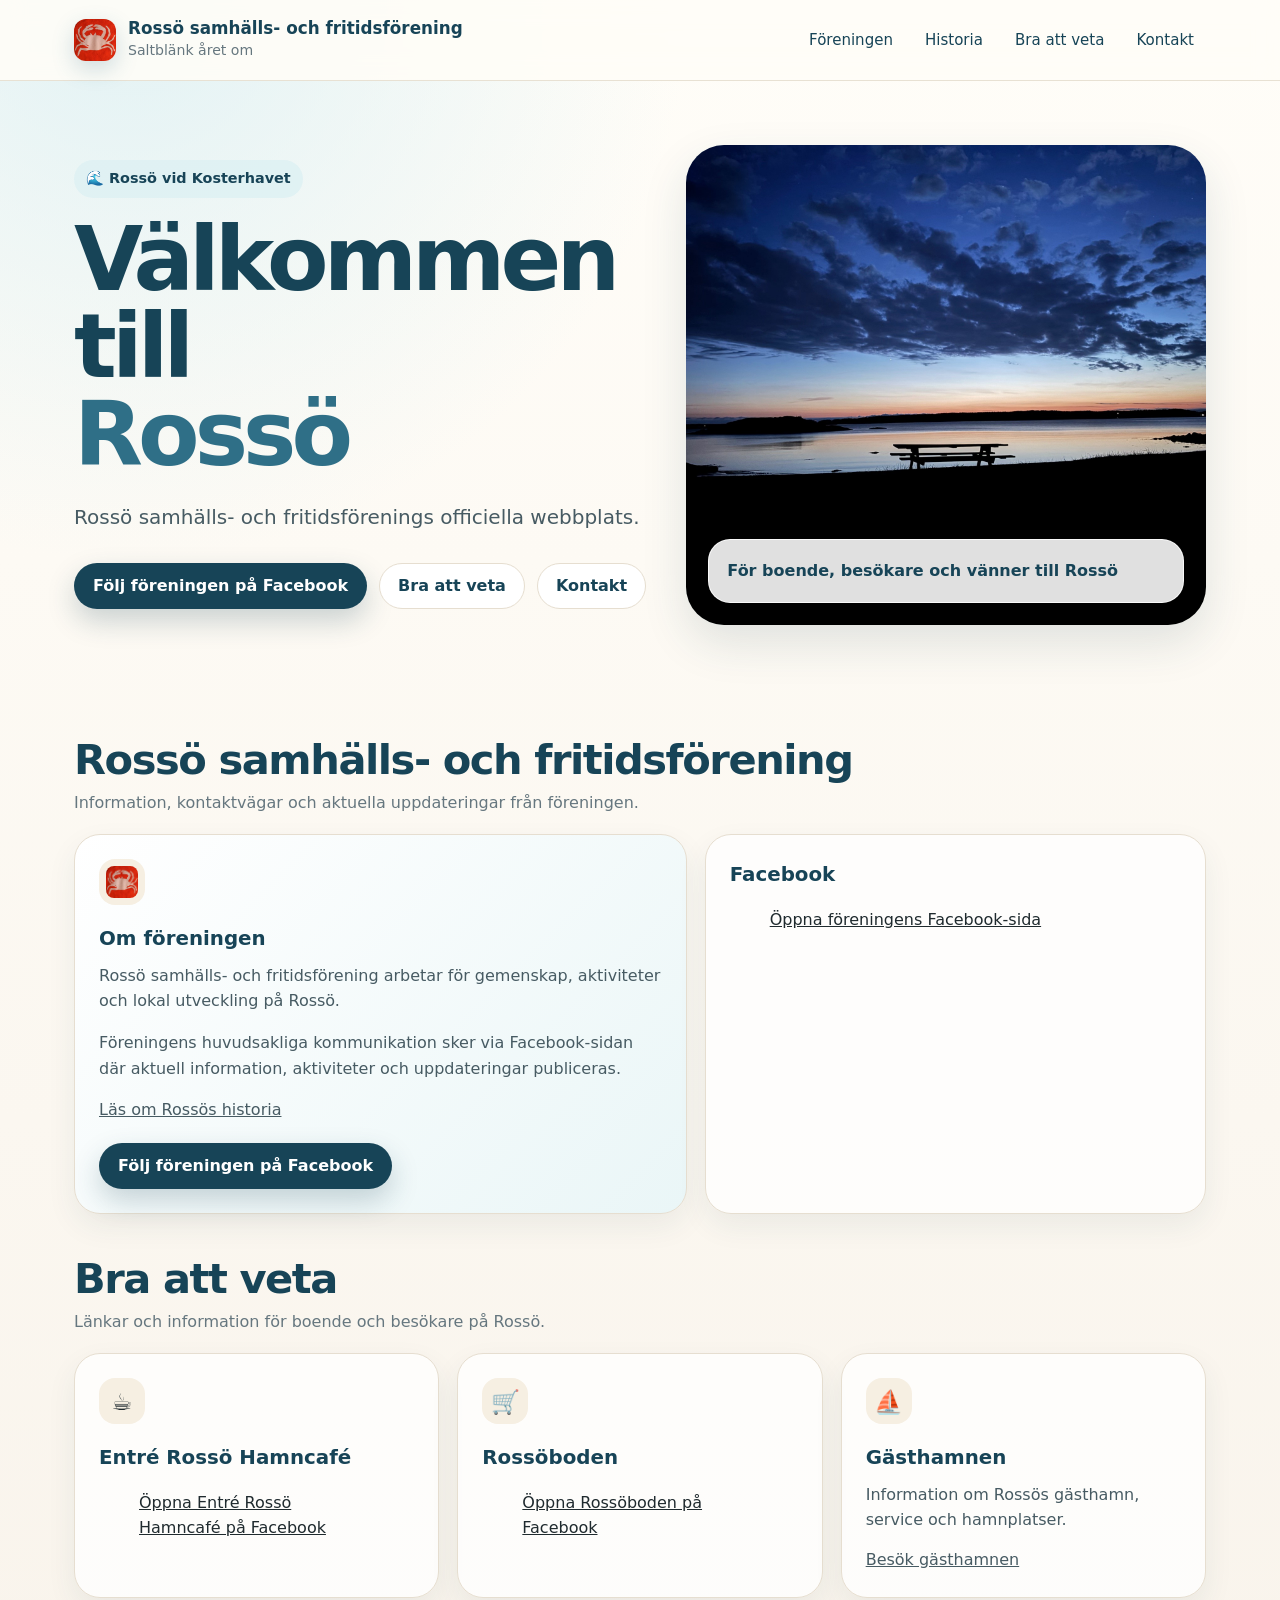
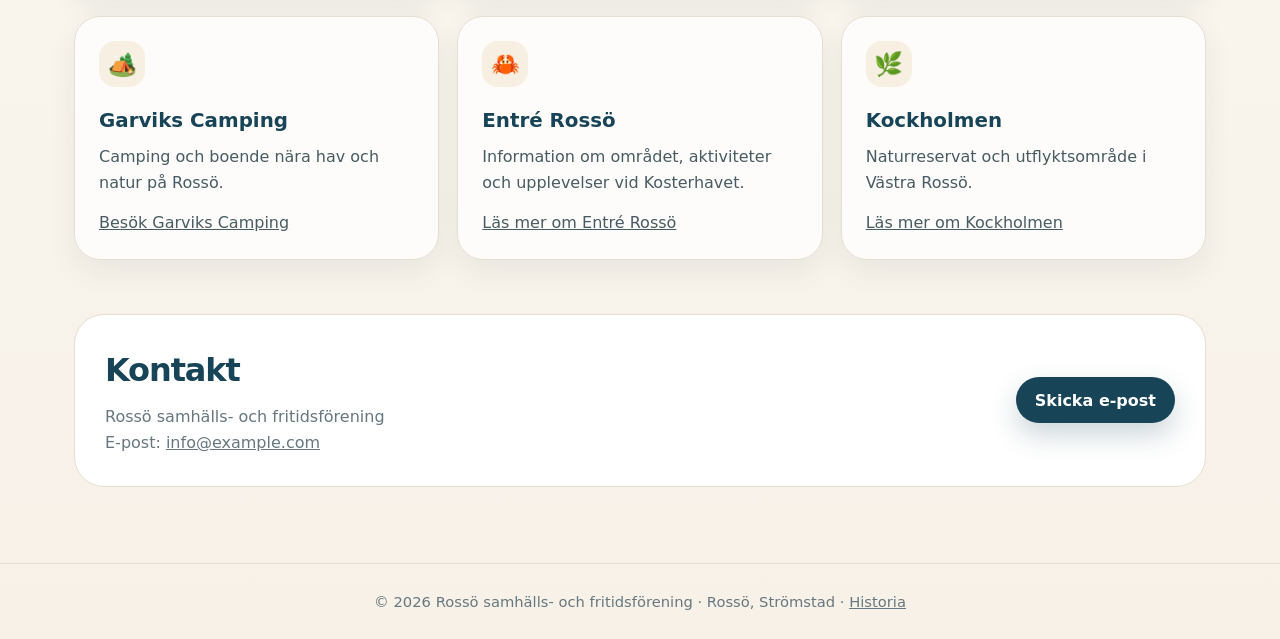
==== index.html @ 0bc9a371 "Add Open Graph meta tags to index.html Added Open Graph meta tags for better sharing." ====
<!doctype html>
<html lang="sv">
<head>
  <meta charset="utf-8" />
  <meta name="viewport" content="width=device-width, initial-scale=1" />

  <title>Rossö samhälls- och fritidsförening</title>

  <meta name="description"
        content="Rossö samhälls- och fritidsförening – information för boende, besökare och vänner till Rossö." />

  <meta property="og:title" content="Rossö samhälls- och fritidsförening">
  <meta property="og:description" content="Information för boende, besökare och vänner till Rossö.">
  <meta property="og:type" content="website">
  <meta property="og:url" content="https://stefannaven.github.io/RossoNu/">
  <meta property="og:image" content="https://stefannaven.github.io/RossoNu/images/red_crab.jpg">
  <meta property="og:image:alt" content="Röd krabba som symbol för Rossö samhälls- och fritidsförening">

  <meta name="theme-color" content="#d53b1d">

  <link rel="stylesheet" href="css/style.css" />

  <link rel="icon" type="image/png" sizes="32x32" href="images/icons/red_crab_32.png">
  <link rel="icon" type="image/png" sizes="64x64" href="images/icons/red_crab_64.png">
  <link rel="apple-touch-icon" href="images/icons/red_crab_apple-touch-icon.png">
</head>

<body>

  <header class="site-header">

    <div class="header-inner">

      <a class="brand" href="#top" aria-label="Till startsidan">

        <img class="brand-mark"
             src="images/red_crab.jpg"
             alt="Rossö ikon">

        <span>
          <strong>Rossö samhälls- och fritidsförening</strong>
          <span>Saltblänk året om</span>
        </span>

      </a>

      <nav aria-label="Huvudmeny">

        <ul>
          <li><a href="#info">Föreningen</a></li>
          <li><a href="history.html">Historia</a></li>
          <li><a href="#info-links">Bra att veta</a></li>
          <li><a href="#contact">Kontakt</a></li>
        </ul>

      </nav>

    </div>

  </header>

  <section class="hero" id="top">

    <div class="hero-text">

      <div class="eyebrow">🌊 Rossö vid Kosterhavet</div>

      <h1>Välkommen till <span>Rossö</span></h1>

      <p>
        Rossö samhälls- och fritidsförenings officiella webbplats.
      </p>

      <div class="hero-actions">

        <a class="button primary"
           href="https://www.facebook.com/profile.php?id=100064710427895"
           target="_blank"
           rel="noopener">
          Följ föreningen på Facebook
        </a>

        <a class="button secondary" href="#info-links">
          Bra att veta
        </a>

        <a class="button secondary" href="#contact">
          Kontakt
        </a>

      </div>

    </div>

    <div class="hero-image"
         role="img"
         aria-label="Bilder från Rossö">

      <div id="hero-media-container"></div>

      <div class="hero-note">

        <strong>
          För boende, besökare och vänner till Rossö
        </strong>

      </div>

    </div>

  </section>

  <main>

    <section id="info">

      <div class="section-head">

        <div>

          <h2>Rossö samhälls- och fritidsförening</h2>

          <p>
            Information, kontaktvägar och aktuella uppdateringar från föreningen.
          </p>

        </div>

      </div>

      <div class="content-grid">

        <article class="card highlight">

          <div class="card-icon">

            <img src="images/red_crab.jpg"
                 alt="Rossö förening"
                 style="width:32px;height:32px;object-fit:cover;border-radius:8px;">

          </div>

          <h3>Om föreningen</h3>

          <p>
            Rossö samhälls- och fritidsförening arbetar för gemenskap,
            aktiviteter och lokal utveckling på Rossö.
          </p>

          <p style="margin-top:16px;">

            Föreningens huvudsakliga kommunikation sker via Facebook-sidan där
            aktuell information, aktiviteter och uppdateringar publiceras.

          </p>

          <p style="margin-top:16px;">

            <a href="history.html">
              Läs om Rossös historia
            </a>

          </p>

          <p style="margin-top:20px;">

            <a class="button primary"
               href="https://www.facebook.com/profile.php?id=100064710427895"
               target="_blank"
               rel="noopener">

              Följ föreningen på Facebook

            </a>

          </p>

        </article>

        <article class="card">

          <h3>Facebook</h3>

          <div class="fb-page"
               data-href="https://www.facebook.com/profile.php?id=100064710427895"
               data-tabs="timeline"
               data-width="500"
               data-height="600"
               data-small-header="false"
               data-adapt-container-width="true"
               data-hide-cover="false"
               data-show-facepile="false">

            <blockquote
              cite="https://www.facebook.com/profile.php?id=100064710427895"
              class="fb-xfbml-parse-ignore">

              <a href="https://www.facebook.com/profile.php?id=100064710427895"
                 target="_blank"
                 rel="noopener">

                Öppna föreningens Facebook-sida

              </a>

            </blockquote>

          </div>

        </article>

      </div>

    </section>

    <section id="info-links">

      <div class="section-head">

        <div>

          <h2>Bra att veta</h2>

          <p>
            Länkar och information för boende och besökare på Rossö.
          </p>

        </div>

      </div>

      <div class="cards">

        <article class="card">

          <div class="card-icon">☕</div>

          <h3>Entré Rossö Hamncafé</h3>

          <div class="fb-page"
               data-href="https://www.facebook.com/Kosterhavetentrerosso"
               data-tabs="timeline"
               data-width="340"
               data-height="500"
               data-small-header="false"
               data-adapt-container-width="true"
               data-hide-cover="false"
               data-show-facepile="false">

            <blockquote
              cite="https://www.facebook.com/Kosterhavetentrerosso"
              class="fb-xfbml-parse-ignore">

              <a href="https://www.facebook.com/Kosterhavetentrerosso"
                 target="_blank"
                 rel="noopener">

                Öppna Entré Rossö Hamncafé på Facebook

              </a>

            </blockquote>

          </div>

        </article>

        <article class="card">

          <div class="card-icon">🛒</div>

          <h3>Rossöboden</h3>

          <div class="fb-page"
               data-href="https://www.facebook.com/bodenrosso"
               data-tabs="timeline"
               data-width="340"
               data-height="500"
               data-small-header="false"
               data-adapt-container-width="true"
               data-hide-cover="false"
               data-show-facepile="false">

            <blockquote
              cite="https://www.facebook.com/bodenrosso"
              class="fb-xfbml-parse-ignore">

              <a href="https://www.facebook.com/bodenrosso"
                 target="_blank"
                 rel="noopener">

                Öppna Rossöboden på Facebook

              </a>

            </blockquote>

          </div>

        </article>

        <article class="card">

          <div class="card-icon">⛵</div>

          <h3>Gästhamnen</h3>

          <p>
            Information om Rossös gästhamn,
            service och hamnplatser.
          </p>

          <p style="margin-top:14px;">

            <a href="https://rossohamn.stromstad.se/sv/"
               target="_blank"
               rel="noopener">

              Besök gästhamnen

            </a>

          </p>

        </article>

        <article class="card">

          <div class="card-icon">🏕️</div>

          <h3>Garviks Camping</h3>

          <p>
            Camping och boende nära hav och natur på Rossö.
          </p>

          <p style="margin-top:14px;">

            <a href="https://garvikscamping.se/"
               target="_blank"
               rel="noopener">

              Besök Garviks Camping

            </a>

          </p>

        </article>

        <article class="card">

          <div class="card-icon">🦀</div>

          <h3>Entré Rossö</h3>

          <p>
            Information om området,
            aktiviteter och upplevelser vid Kosterhavet.
          </p>

          <p style="margin-top:14px;">

            <a href="https://www.vastsverige.com/stromstad/produkter/entre-rosso/"
               target="_blank"
               rel="noopener">

              Läs mer om Entré Rossö

            </a>

          </p>

        </article>

        <article class="card">

          <div class="card-icon">🌿</div>

          <h3>Kockholmen</h3>

          <p>
            Naturreservat och utflyktsområde i Västra Rossö.
          </p>

          <p style="margin-top:14px;">

            <a href="https://www.vastsverige.com/stromstad/produkter/vastra_rosso_naturreservat/"
               target="_blank"
               rel="noopener">

              Läs mer om Kockholmen

            </a>

          </p>

        </article>

      </div>

    </section>

    <section class="contact" id="contact">

      <div>

        <h2>Kontakt</h2>

        <p>
          Rossö samhälls- och fritidsförening
        </p>

        <p>
          E-post:
          <a href="mailto:info@example.com">
            info@example.com
          </a>
        </p>

      </div>

      <a class="button primary"
         href="mailto:info@example.com">

        Skicka e-post

      </a>

    </section>

  </main>

  <footer>

    © <span id="current-year"></span>
    Rossö samhälls- och fritidsförening · Rossö, Strömstad ·
    <a href="history.html">Historia</a>

  </footer>

  <div id="fb-root"></div>

  <script async
          defer
          crossorigin="anonymous"
          src="https://connect.facebook.net/sv_SE/sdk.js#xfbml=1&version=v23.0">
  </script>

  <script>

    document.getElementById("current-year").textContent =
      new Date().getFullYear();

    async function loadHeroMedia() {

      const container =
        document.getElementById("hero-media-container");

      if (!container) {
        return;
      }

      let heroMedia = [];

      try {

        const response =
          await fetch("data/hero-media.json");

        if (!response.ok) {
          throw new Error("Could not load hero-media.json");
        }

        heroMedia = await response.json();

      } catch (error) {

        heroMedia = [
          {
            type: "image",
            src: "images/hero/default.jpg",
            duration: 8000
          }
        ];

      }

      if (!Array.isArray(heroMedia) ||
          heroMedia.length === 0) {
        return;
      }

      let heroIndex = 0;

      function showNextHeroMedia() {

        container.innerHTML = "";

        const item = heroMedia[heroIndex];

        heroIndex =
          (heroIndex + 1) % heroMedia.length;

        if (item.type === "video") {

          let loopsDone = 0;

          const wantedLoops =
            item.loops || 1;

          const video =
            document.createElement("video");

          video.className = "hero-video";

          video.src = item.src;

          video.autoplay = true;
          video.muted = true;
          video.playsInline = true;

          video.addEventListener("ended", () => {

            loopsDone++;

            if (loopsDone < wantedLoops) {

              video.currentTime = 0;
              video.play();

            } else {

              showNextHeroMedia();

            }

          });

          container.appendChild(video);

          return;
        }

        const image =
          document.createElement("div");

        image.className = "hero-background";

        image.style.backgroundImage =
          `url('${item.src}')`;

        container.appendChild(image);

        setTimeout(
          showNextHeroMedia,
          item.duration || 8000
        );
      }

      showNextHeroMedia();
    }

    loadHeroMedia();

  </script>

</body>
</html>
---- css/style.css ----
:root {
  --sea: #2f6f87;
  --sea-dark: #174457;
  --sky: #dff1f4;
  --sand: #f6efe2;
  --white: #ffffff;
  --text: #1f2a2e;
  --muted: #66777f;
  --line: #e6ded0;
  --shadow: 0 18px 45px rgba(31, 72, 86, .13);
}

* {
  box-sizing: border-box;
}

html {
  scroll-behavior: smooth;
}

body {
  margin: 0;
  font-family: system-ui, -apple-system, BlinkMacSystemFont, "Segoe UI", sans-serif;
  color: var(--text);
  background:
    radial-gradient(circle at 10% 0%, rgba(223, 241, 244, .9), transparent 35rem),
    linear-gradient(180deg, #fffdf8 0%, #f7f1e8 100%);
  line-height: 1.6;
}

a {
  color: inherit;
}

.site-header {
  position: sticky;
  top: 0;
  z-index: 20;
  background: rgba(255, 253, 248, .88);
  border-bottom: 1px solid rgba(230, 222, 208, .9);
  backdrop-filter: blur(12px);
}

.header-inner {
  max-width: 1180px;
  margin: 0 auto;
  padding: 18px 24px;
  display: flex;
  align-items: center;
  justify-content: space-between;
  gap: 24px;
}

.brand {
  text-decoration: none;
  display: flex;
  align-items: center;
  gap: 12px;
  min-width: 250px;
}

.brand-mark {
  width: 42px;
  height: 42px;
  border-radius: 12px;
  object-fit: cover;
  display: block;
  box-shadow: 0 8px 22px rgba(47, 111, 135, .22);
}

.brand strong {
  display: block;
  font-size: 1.05rem;
  line-height: 1.2;
  color: var(--sea-dark);
}

.brand span span {
  display: block;
  color: var(--muted);
  font-size: .88rem;
  margin-top: 1px;
}

nav ul {
  list-style: none;
  padding: 0;
  margin: 0;
  display: flex;
  gap: 8px;
  flex-wrap: wrap;
  justify-content: flex-end;
}

nav a {
  text-decoration: none;
  color: var(--sea-dark);
  padding: 8px 12px;
  border-radius: 999px;
  font-size: .94rem;
}

nav a:hover,
nav a:focus-visible {
  background: var(--sky);
  outline: none;
}

.hero {
  max-width: 1180px;
  margin: 0 auto;
  padding: 64px 24px 36px;
  display: grid;
  grid-template-columns: 1.05fr .95fr;
  gap: 38px;
  align-items: center;
}

.eyebrow {
  display: inline-flex;
  align-items: center;
  gap: 8px;
  background: rgba(223, 241, 244, .85);
  color: var(--sea-dark);
  padding: 7px 12px;
  border-radius: 999px;
  font-weight: 650;
  font-size: .9rem;
  margin-bottom: 18px;
}

.hero h1 {
  margin: 0;
  font-size: clamp(2.7rem, 7vw, 5.8rem);
  line-height: .98;
  letter-spacing: -0.055em;
  color: var(--sea-dark);
}

.hero h1 span {
  color: var(--sea);
  display: block;
}

.hero p {
  max-width: 620px;
  margin: 22px 0 0;
  color: #475b63;
  font-size: clamp(1.08rem, 2vw, 1.25rem);
}

.hero-actions {
  display: flex;
  flex-wrap: wrap;
  gap: 12px;
  margin-top: 30px;
}

.button {
  display: inline-flex;
  align-items: center;
  justify-content: center;
  min-height: 46px;
  padding: 0 18px;
  border-radius: 999px;
  text-decoration: none;
  font-weight: 700;
  border: 1px solid transparent;
}

.button.primary {
  background: var(--sea-dark);
  color: #fff;
  box-shadow: 0 12px 28px rgba(23, 68, 87, .22);
}

.button.secondary {
  background: #fff;
  color: var(--sea-dark);
  border-color: var(--line);
}

.hero-image {
  min-height: 480px;
  border-radius: 34px;
  overflow: hidden;
  box-shadow: var(--shadow);
  background:
    linear-gradient(180deg, rgba(23, 68, 87, .05), rgba(23, 68, 87, .22)),
    url("../images/hero.jpg") center/cover no-repeat,
    linear-gradient(135deg, #dff1f4, #f6efe2);
  position: relative;
}

.hero-note {
  position: absolute;
  left: 22px;
  right: 22px;
  bottom: 22px;
  background: rgba(255, 255, 255, .88);
  border: 1px solid rgba(255,255,255,.8);
  border-radius: 22px;
  padding: 18px;
  backdrop-filter: blur(10px);
  color: var(--sea-dark);
}

.hero-note strong {
  display: block;
}

.hero-note span {
  color: var(--muted);
  font-size: .95rem;
}

main {
  max-width: 1180px;
  margin: 0 auto;
  padding: 34px 24px 76px;
}

.section-head {
  display: flex;
  justify-content: space-between;
  align-items: end;
  gap: 22px;
  margin: 42px 0 18px;
}

.section-head h2 {
  margin: 0;
  font-size: clamp(1.8rem, 4vw, 2.6rem);
  line-height: 1.1;
  letter-spacing: -0.035em;
  color: var(--sea-dark);
}

.section-head p {
  margin: 8px 0 0;
  color: var(--muted);
  max-width: 620px;
}

.content-grid {
  display: grid;
  grid-template-columns: 1.1fr .9fr;
  gap: 18px;
}

.cards {
  display: grid;
  grid-template-columns: repeat(3, minmax(0, 1fr));
  gap: 18px;
}

.card {
  background: rgba(255, 255, 255, .78);
  border: 1px solid var(--line);
  border-radius: 26px;
  padding: 24px;
  box-shadow: 0 12px 30px rgba(31, 72, 86, .07);
}

.card.highlight {
  background: linear-gradient(135deg, #ffffff 0%, #eaf6f7 100%);
}

.card-icon {
  width: 46px;
  height: 46px;
  border-radius: 16px;
  display: grid;
  place-items: center;
  background: var(--sand);
  font-size: 1.45rem;
  margin-bottom: 18px;
}

.card h3 {
  margin: 0 0 8px;
  font-size: 1.24rem;
  color: var(--sea-dark);
}

.card p {
  margin: 0;
  color: #475b63;
}

.news-list,
.event-list {
  display: grid;
  gap: 12px;
}

.news-item,
.event-item {
  background: #fff;
  border: 1px solid var(--line);
  border-radius: 22px;
  padding: 18px;
}

.news-item a {
  text-decoration: none;
}

.news-item a:hover h3 {
  text-decoration: underline;
}

.news-item time,
.event-date {
  display: inline-flex;
  color: var(--sea);
  font-size: .88rem;
  font-weight: 750;
  margin-bottom: 6px;
}

.news-item h3,
.event-item h3 {
  margin: 0 0 5px;
  color: var(--sea-dark);
  font-size: 1.12rem;
}

.news-item p,
.event-item p {
  margin: 0;
  color: #52646b;
}

.info-band {
  margin-top: 54px;
  display: grid;
  grid-template-columns: 1fr 1fr;
  gap: 18px;
}

.image-card {
  min-height: 330px;
  border-radius: 30px;
  overflow: hidden;
  background: url("../images/harbor.jpg") center/cover no-repeat, #dff1f4;
  box-shadow: var(--shadow);
}

.text-panel {
  background: var(--sea-dark);
  color: #fff;
  border-radius: 30px;
  padding: 34px;
  display: flex;
  flex-direction: column;
  justify-content: center;
}

.text-panel h2 {
  margin: 0 0 12px;
  font-size: clamp(1.8rem, 4vw, 2.5rem);
  letter-spacing: -0.035em;
}

.text-panel p {
  color: rgba(255,255,255,.82);
  margin: 0 0 18px;
}

.contact {
  margin-top: 54px;
  background: #fff;
  border: 1px solid var(--line);
  border-radius: 30px;
  padding: 30px;
  display: grid;
  grid-template-columns: 1.4fr .8fr;
  gap: 20px;
  align-items: center;
}

.contact h2 {
  margin: 0 0 8px;
  color: var(--sea-dark);
  font-size: 2rem;
  letter-spacing: -0.035em;
}

.contact p {
  margin: 0;
  color: var(--muted);
}

.contact .button {
  justify-self: end;
}

footer {
  border-top: 1px solid var(--line);
  padding: 26px 24px;
  text-align: center;
  color: var(--muted);
  font-size: .92rem;
}

.facebook-placeholder {
  margin: 14px 0;
  padding: 18px;
  border-radius: 18px;
  background: #f4f4f4;
  border: 1px solid #dddddd;
}

.facebook-placeholder p {
  margin: 0;
  color: #444;
}

.facebook-button {
  display: inline-block;
  margin-top: 12px;
  padding: 10px 16px;
  border-radius: 999px;
  background: #1877f2;
  color: white;
  text-decoration: none;
  font-weight: 600;
}

.hero-image {
  position: relative;
  min-height: 480px;
  border-radius: 38px;
  overflow: hidden;
}

#hero-media-container {
  position: absolute;
  inset: 0;
}

.hero-background {
  width: 100%;
  height: 100%;
  background-size: cover;
  background-position: center;
}

.hero-video {
  width: 100%;
  height: 100%;
  object-fit: cover;
}

.hero-note {
  position: absolute;
  left: 22px;
  right: 22px;
  bottom: 22px;
  z-index: 2;
}

@media (max-width: 900px) {
  .header-inner {
    align-items: flex-start;
    flex-direction: column;
  }

  nav ul {
    justify-content: flex-start;
  }

  .hero {
    grid-template-columns: 1fr;
    padding-top: 42px;
  }

  .hero-image {
    min-height: 340px;
  }

  .cards,
  .content-grid,
  .info-band,
  .contact {
    grid-template-columns: 1fr;
  }

  .contact .button {
    justify-self: start;
  }

  .section-head {
    display: block;
  }
}
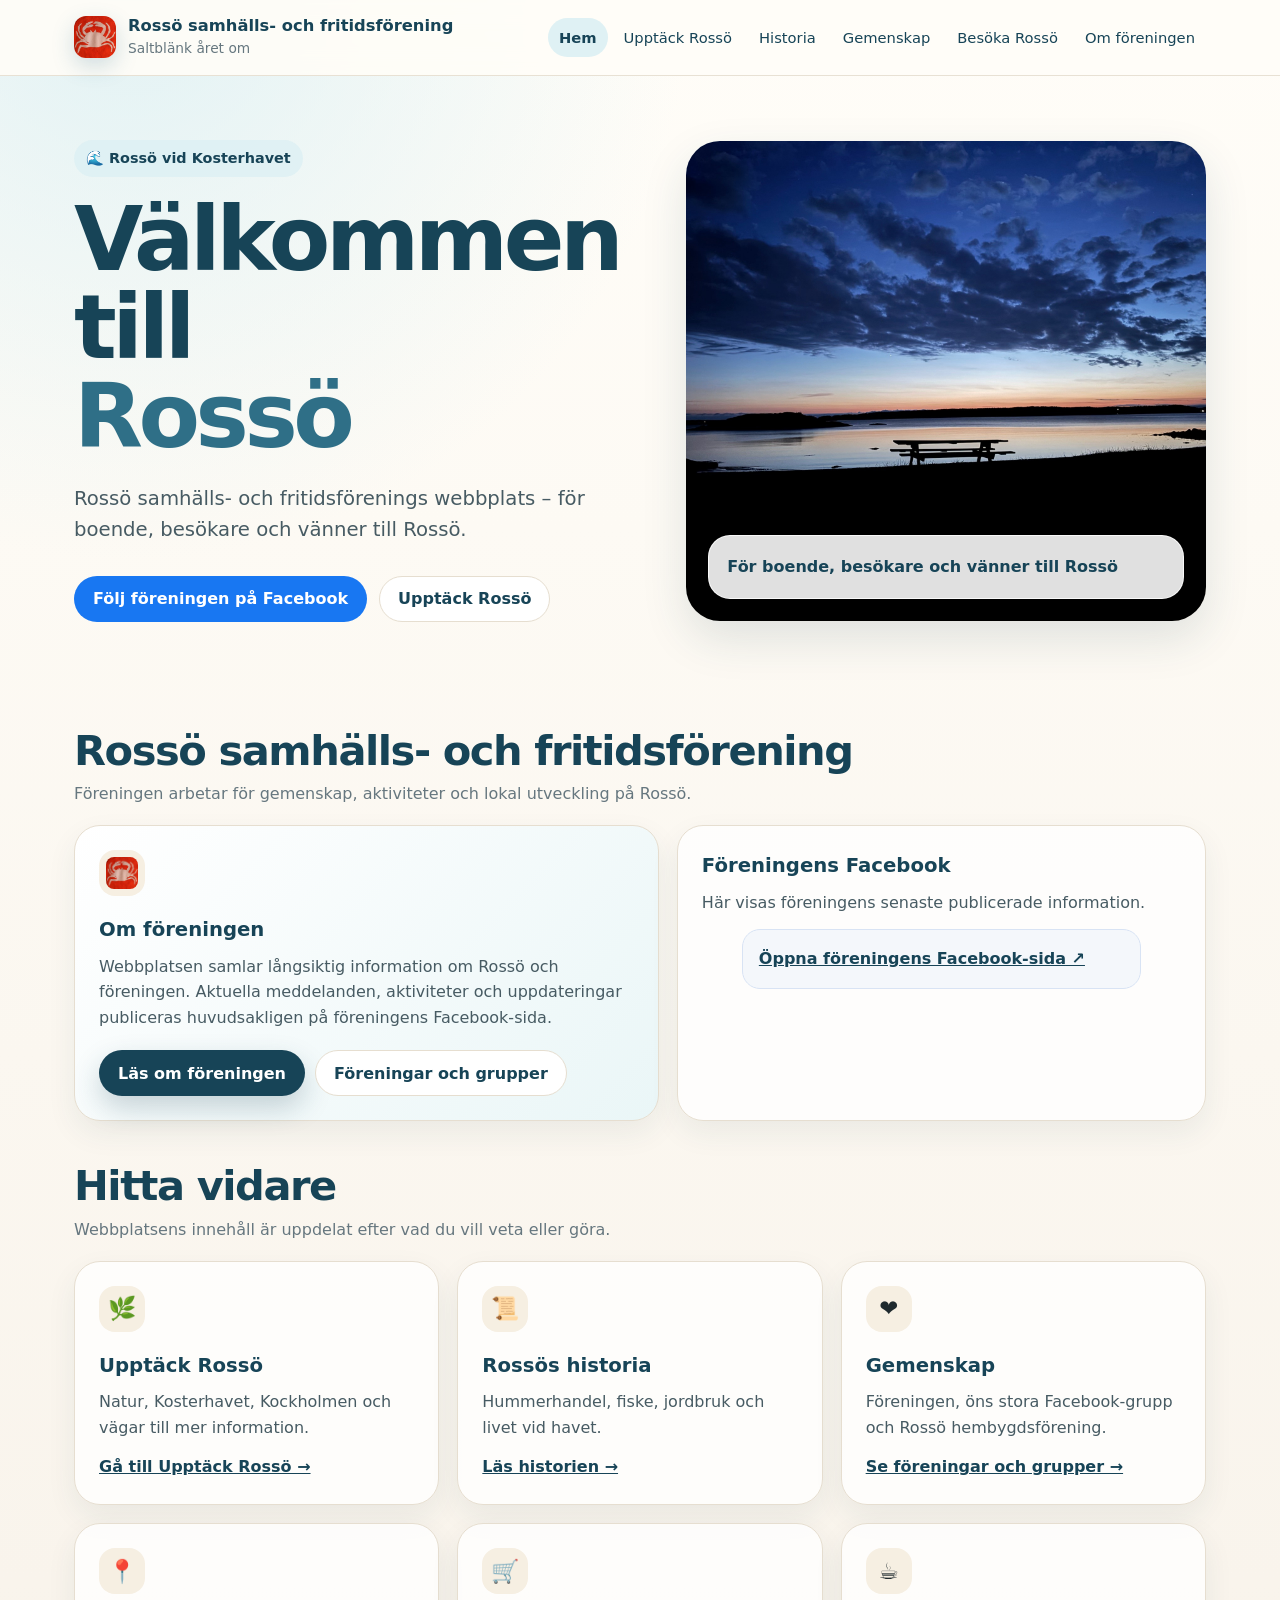
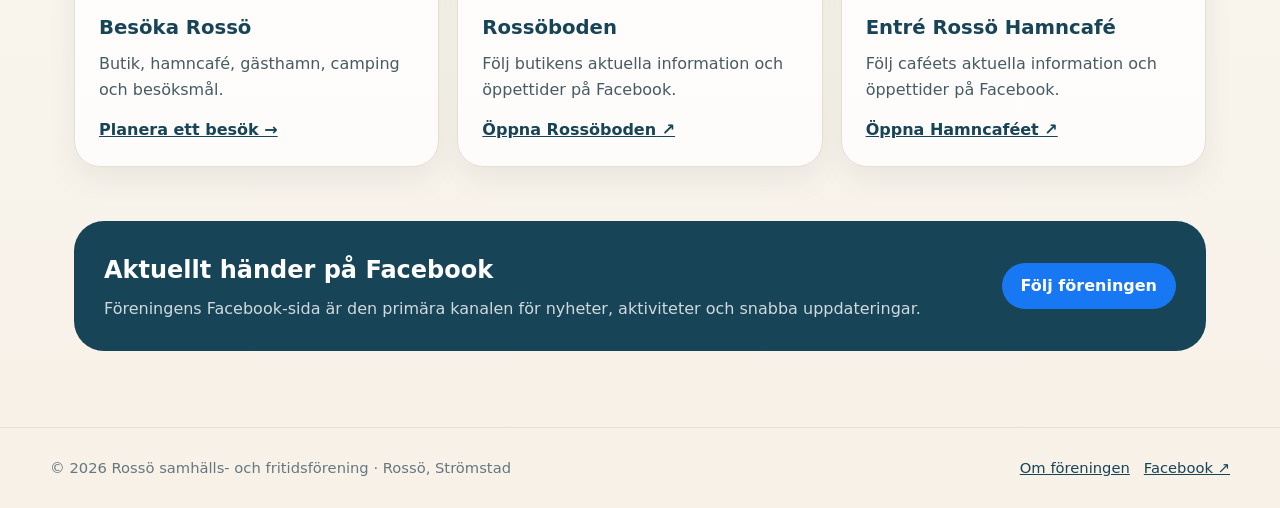
==== commit cfd2d6bc: "Rebuild website structure" ====
--- a/index.html
+++ b/index.html
@@ -1,569 +1,117 @@
 <!doctype html>
 <html lang="sv">
 <head>
-  <meta charset="utf-8" />
-  <meta name="viewport" content="width=device-width, initial-scale=1" />
-
+  <meta charset="utf-8">
+  <meta name="viewport" content="width=device-width, initial-scale=1">
   <title>Rossö samhälls- och fritidsförening</title>
-
-  <meta name="description"
-        content="Rossö samhälls- och fritidsförening – information för boende, besökare och vänner till Rossö." />
-
+  <meta name="description" content="Information för boende, besökare och vänner till Rossö.">
+  <meta name="theme-color" content="#d53b1d">
+  <link rel="canonical" href="https://stefannaven.github.io/RossoNu/">
   <meta property="og:title" content="Rossö samhälls- och fritidsförening">
   <meta property="og:description" content="Information för boende, besökare och vänner till Rossö.">
   <meta property="og:type" content="website">
   <meta property="og:url" content="https://stefannaven.github.io/RossoNu/">
-  <meta property="og:image" content="https://stefannaven.github.io/RossoNu/images/red_crab.jpg">
+  <meta property="og:image" content="https://stefannaven.github.io/RossoNu/images/shared/red-crab.jpg">
   <meta property="og:image:alt" content="Röd krabba som symbol för Rossö samhälls- och fritidsförening">
+  <link rel="stylesheet" href="css/style.css">
+  <link rel="icon" type="image/png" sizes="32x32" href="images/shared/icons/red-crab-32.png">
+  <link rel="icon" type="image/png" sizes="64x64" href="images/shared/icons/red-crab-64.png">
+  <link rel="apple-touch-icon" href="images/shared/icons/red-crab-apple-touch-icon.png">
+</head><body>
+<a class="skip-link" href="#main-content">Hoppa till innehållet</a>
+<header class="site-header">
+  <div class="header-inner">
+    <a class="brand" href="index.html" aria-label="Till startsidan">
+      <img class="brand-mark" src="images/shared/red-crab.jpg" alt="">
+      <span><strong>Rossö samhälls- och fritidsförening</strong><span>Saltblänk året om</span></span>
+    </a>
+    <nav aria-label="Huvudmeny">
+      <ul>
+          <li><a href="index.html" aria-current="page">Hem</a></li>
+          <li><a href="discover.html">Upptäck Rossö</a></li>
+          <li><a href="history.html">Historia</a></li>
+          <li><a href="community.html">Gemenskap</a></li>
+          <li><a href="visit.html">Besöka Rossö</a></li>
+          <li><a href="about.html">Om föreningen</a></li>
+      </ul>
+    </nav>
+  </div>
+</header>
+<section class="hero" id="top">
+  <div class="hero-text">
+    <div class="eyebrow">🌊 Rossö vid Kosterhavet</div>
+    <h1>Välkommen till <span>Rossö</span></h1>
+    <p>Rossö samhälls- och fritidsförenings webbplats – för boende, besökare och vänner till Rossö.</p>
+    <div class="hero-actions">
+      <a class="button facebook" href="https://www.facebook.com/profile.php?id=100064710427895" target="_blank" rel="noopener">Följ föreningen på Facebook</a>
+      <a class="button secondary" href="discover.html">Upptäck Rossö</a>
+    </div>
+  </div>
+  <div class="hero-image" role="img" aria-label="Bildspel med bilder från Rossö">
+    <div id="hero-media-container"></div>
+    <div class="hero-note"><strong>För boende, besökare och vänner till Rossö</strong></div>
+  </div>
+</section>
 
-  <meta name="theme-color" content="#d53b1d">
-
-  <link rel="stylesheet" href="css/style.css" />
-
-  <link rel="icon" type="image/png" sizes="32x32" href="images/icons/red_crab_32.png">
-  <link rel="icon" type="image/png" sizes="64x64" href="images/icons/red_crab_64.png">
-  <link rel="apple-touch-icon" href="images/icons/red_crab_apple-touch-icon.png">
-</head>
-
-<body>
-
-  <header class="site-header">
-
-    <div class="header-inner">
-
-      <a class="brand" href="#top" aria-label="Till startsidan">
-
-        <img class="brand-mark"
-             src="images/red_crab.jpg"
-             alt="Rossö ikon">
-
-        <span>
-          <strong>Rossö samhälls- och fritidsförening</strong>
-          <span>Saltblänk året om</span>
-        </span>
-
-      </a>
-
-      <nav aria-label="Huvudmeny">
-
-        <ul>
-          <li><a href="#info">Föreningen</a></li>
-          <li><a href="history.html">Historia</a></li>
-          <li><a href="#info-links">Bra att veta</a></li>
-          <li><a href="#contact">Kontakt</a></li>
-        </ul>
-
-      </nav>
-
+<main id="main-content">
+  <section id="association">
+    <div class="section-head"><div>
+      <h2>Rossö samhälls- och fritidsförening</h2>
+      <p>Föreningen arbetar för gemenskap, aktiviteter och lokal utveckling på Rossö.</p>
+    </div></div>
+    <div class="content-grid">
+      <article class="card highlight">
+        <div class="card-icon"><img src="images/shared/red-crab.jpg" alt=""></div>
+        <h3>Om föreningen</h3>
+        <p>Webbplatsen samlar långsiktig information om Rossö och föreningen. Aktuella meddelanden, aktiviteter och uppdateringar publiceras huvudsakligen på föreningens Facebook-sida.</p>
+        <div class="card-actions">
+          <a class="button primary" href="about.html">Läs om föreningen</a>
+          <a class="button secondary" href="community.html">Föreningar och grupper</a>
+        </div>
+      </article>
+      <article class="card facebook-card">
+        <h3>Föreningens Facebook</h3>
+        <p>Här visas föreningens senaste publicerade information.</p>
+        <div class="fb-page" data-href="https://www.facebook.com/profile.php?id=100064710427895" data-tabs="timeline" data-width="500" data-height="520" data-small-header="false" data-adapt-container-width="true" data-hide-cover="false" data-show-facepile="false">
+          <blockquote cite="https://www.facebook.com/profile.php?id=100064710427895" class="fb-xfbml-parse-ignore fb-fallback">
+            <a class="text-link external-link" href="https://www.facebook.com/profile.php?id=100064710427895" target="_blank" rel="noopener">Öppna föreningens Facebook-sida</a>
+          </blockquote>
+        </div>
+      </article>
     </div>
-
-  </header>
-
-  <section class="hero" id="top">
-
-    <div class="hero-text">
-
-      <div class="eyebrow">🌊 Rossö vid Kosterhavet</div>
-
-      <h1>Välkommen till <span>Rossö</span></h1>
-
-      <p>
-        Rossö samhälls- och fritidsförenings officiella webbplats.
-      </p>
-
-      <div class="hero-actions">
-
-        <a class="button primary"
-           href="https://www.facebook.com/profile.php?id=100064710427895"
-           target="_blank"
-           rel="noopener">
-          Följ föreningen på Facebook
-        </a>
-
-        <a class="button secondary" href="#info-links">
-          Bra att veta
-        </a>
-
-        <a class="button secondary" href="#contact">
-          Kontakt
-        </a>
-
-      </div>
-
-    </div>
-
-    <div class="hero-image"
-         role="img"
-         aria-label="Bilder från Rossö">
-
-      <div id="hero-media-container"></div>
-
-      <div class="hero-note">
-
-        <strong>
-          För boende, besökare och vänner till Rossö
-        </strong>
-
-      </div>
-
-    </div>
-
   </section>
 
-  <main>
+  <section>
+    <div class="section-head"><div>
+      <h2>Hitta vidare</h2>
+      <p>Webbplatsens innehåll är uppdelat efter vad du vill veta eller göra.</p>
+    </div></div>
+    <div class="cards">
+      <article class="card"><div class="card-icon">🌿</div><h3>Upptäck Rossö</h3><p>Natur, Kosterhavet, Kockholmen och vägar till mer information.</p><p><a class="text-link" href="discover.html">Gå till Upptäck Rossö →</a></p></article>
+      <article class="card"><div class="card-icon">📜</div><h3>Rossös historia</h3><p>Hummerhandel, fiske, jordbruk och livet vid havet.</p><p><a class="text-link" href="history.html">Läs historien →</a></p></article>
+      <article class="card"><div class="card-icon">❤️</div><h3>Gemenskap</h3><p>Föreningen, öns stora Facebook-grupp och Rossö hembygdsförening.</p><p><a class="text-link" href="community.html">Se föreningar och grupper →</a></p></article>
+      <article class="card"><div class="card-icon">📍</div><h3>Besöka Rossö</h3><p>Butik, hamncafé, gästhamn, camping och besöksmål.</p><p><a class="text-link" href="visit.html">Planera ett besök →</a></p></article>
+      <article class="card"><div class="card-icon">🛒</div><h3>Rossöboden</h3><p>Följ butikens aktuella information och öppettider på Facebook.</p><p><a class="text-link external-link" href="https://www.facebook.com/bodenrosso" target="_blank" rel="noopener">Öppna Rossöboden</a></p></article>
+      <article class="card"><div class="card-icon">☕</div><h3>Entré Rossö Hamncafé</h3><p>Följ caféets aktuella information och öppettider på Facebook.</p><p><a class="text-link external-link" href="https://www.facebook.com/Kosterhavetentrerosso" target="_blank" rel="noopener">Öppna Hamncaféet</a></p></article>
+    </div>
+  </section>
 
-    <section id="info">
-
-      <div class="section-head">
-
-        <div>
-
-          <h2>Rossö samhälls- och fritidsförening</h2>
-
-          <p>
-            Information, kontaktvägar och aktuella uppdateringar från föreningen.
-          </p>
-
-        </div>
-
-      </div>
-
-      <div class="content-grid">
-
-        <article class="card highlight">
-
-          <div class="card-icon">
-
-            <img src="images/red_crab.jpg"
-                 alt="Rossö förening"
-                 style="width:32px;height:32px;object-fit:cover;border-radius:8px;">
-
-          </div>
-
-          <h3>Om föreningen</h3>
-
-          <p>
-            Rossö samhälls- och fritidsförening arbetar för gemenskap,
-            aktiviteter och lokal utveckling på Rossö.
-          </p>
-
-          <p style="margin-top:16px;">
-
-            Föreningens huvudsakliga kommunikation sker via Facebook-sidan där
-            aktuell information, aktiviteter och uppdateringar publiceras.
-
-          </p>
-
-          <p style="margin-top:16px;">
-
-            <a href="history.html">
-              Läs om Rossös historia
-            </a>
-
-          </p>
-
-          <p style="margin-top:20px;">
-
-            <a class="button primary"
-               href="https://www.facebook.com/profile.php?id=100064710427895"
-               target="_blank"
-               rel="noopener">
-
-              Följ föreningen på Facebook
-
-            </a>
-
-          </p>
-
-        </article>
-
-        <article class="card">
-
-          <h3>Facebook</h3>
-
-          <div class="fb-page"
-               data-href="https://www.facebook.com/profile.php?id=100064710427895"
-               data-tabs="timeline"
-               data-width="500"
-               data-height="600"
-               data-small-header="false"
-               data-adapt-container-width="true"
-               data-hide-cover="false"
-               data-show-facepile="false">
-
-            <blockquote
-              cite="https://www.facebook.com/profile.php?id=100064710427895"
-              class="fb-xfbml-parse-ignore">
-
-              <a href="https://www.facebook.com/profile.php?id=100064710427895"
-                 target="_blank"
-                 rel="noopener">
-
-                Öppna föreningens Facebook-sida
-
-              </a>
-
-            </blockquote>
-
-          </div>
-
-        </article>
-
-      </div>
-
-    </section>
-
-    <section id="info-links">
-
-      <div class="section-head">
-
-        <div>
-
-          <h2>Bra att veta</h2>
-
-          <p>
-            Länkar och information för boende och besökare på Rossö.
-          </p>
-
-        </div>
-
-      </div>
-
-      <div class="cards">
-
-        <article class="card">
-
-          <div class="card-icon">☕</div>
-
-          <h3>Entré Rossö Hamncafé</h3>
-
-          <div class="fb-page"
-               data-href="https://www.facebook.com/Kosterhavetentrerosso"
-               data-tabs="timeline"
-               data-width="340"
-               data-height="500"
-               data-small-header="false"
-               data-adapt-container-width="true"
-               data-hide-cover="false"
-               data-show-facepile="false">
-
-            <blockquote
-              cite="https://www.facebook.com/Kosterhavetentrerosso"
-              class="fb-xfbml-parse-ignore">
-
-              <a href="https://www.facebook.com/Kosterhavetentrerosso"
-                 target="_blank"
-                 rel="noopener">
-
-                Öppna Entré Rossö Hamncafé på Facebook
-
-              </a>
-
-            </blockquote>
-
-          </div>
-
-        </article>
-
-        <article class="card">
-
-          <div class="card-icon">🛒</div>
-
-          <h3>Rossöboden</h3>
-
-          <div class="fb-page"
-               data-href="https://www.facebook.com/bodenrosso"
-               data-tabs="timeline"
-               data-width="340"
-               data-height="500"
-               data-small-header="false"
-               data-adapt-container-width="true"
-               data-hide-cover="false"
-               data-show-facepile="false">
-
-            <blockquote
-              cite="https://www.facebook.com/bodenrosso"
-              class="fb-xfbml-parse-ignore">
-
-              <a href="https://www.facebook.com/bodenrosso"
-                 target="_blank"
-                 rel="noopener">
-
-                Öppna Rossöboden på Facebook
-
-              </a>
-
-            </blockquote>
-
-          </div>
-
-        </article>
-
-        <article class="card">
-
-          <div class="card-icon">⛵</div>
-
-          <h3>Gästhamnen</h3>
-
-          <p>
-            Information om Rossös gästhamn,
-            service och hamnplatser.
-          </p>
-
-          <p style="margin-top:14px;">
-
-            <a href="https://rossohamn.stromstad.se/sv/"
-               target="_blank"
-               rel="noopener">
-
-              Besök gästhamnen
-
-            </a>
-
-          </p>
-
-        </article>
-
-        <article class="card">
-
-          <div class="card-icon">🏕️</div>
-
-          <h3>Garviks Camping</h3>
-
-          <p>
-            Camping och boende nära hav och natur på Rossö.
-          </p>
-
-          <p style="margin-top:14px;">
-
-            <a href="https://garvikscamping.se/"
-               target="_blank"
-               rel="noopener">
-
-              Besök Garviks Camping
-
-            </a>
-
-          </p>
-
-        </article>
-
-        <article class="card">
-
-          <div class="card-icon">🦀</div>
-
-          <h3>Entré Rossö</h3>
-
-          <p>
-            Information om området,
-            aktiviteter och upplevelser vid Kosterhavet.
-          </p>
-
-          <p style="margin-top:14px;">
-
-            <a href="https://www.vastsverige.com/stromstad/produkter/entre-rosso/"
-               target="_blank"
-               rel="noopener">
-
-              Läs mer om Entré Rossö
-
-            </a>
-
-          </p>
-
-        </article>
-
-        <article class="card">
-
-          <div class="card-icon">🌿</div>
-
-          <h3>Kockholmen</h3>
-
-          <p>
-            Naturreservat och utflyktsområde i Västra Rossö.
-          </p>
-
-          <p style="margin-top:14px;">
-
-            <a href="https://www.vastsverige.com/stromstad/produkter/vastra_rosso_naturreservat/"
-               target="_blank"
-               rel="noopener">
-
-              Läs mer om Kockholmen
-
-            </a>
-
-          </p>
-
-        </article>
-
-      </div>
-
-    </section>
-
-    <section class="contact" id="contact">
-
-      <div>
-
-        <h2>Kontakt</h2>
-
-        <p>
-          Rossö samhälls- och fritidsförening
-        </p>
-
-        <p>
-          E-post:
-          <a href="mailto:info@example.com">
-            info@example.com
-          </a>
-        </p>
-
-      </div>
-
-      <a class="button primary"
-         href="mailto:info@example.com">
-
-        Skicka e-post
-
-      </a>
-
-    </section>
-
-  </main>
-
-  <footer>
-
-    © <span id="current-year"></span>
-    Rossö samhälls- och fritidsförening · Rossö, Strömstad ·
-    <a href="history.html">Historia</a>
-
-  </footer>
-
-  <div id="fb-root"></div>
-
-  <script async
-          defer
-          crossorigin="anonymous"
-          src="https://connect.facebook.net/sv_SE/sdk.js#xfbml=1&version=v23.0">
-  </script>
-
-  <script>
-
-    document.getElementById("current-year").textContent =
-      new Date().getFullYear();
-
-    async function loadHeroMedia() {
-
-      const container =
-        document.getElementById("hero-media-container");
-
-      if (!container) {
-        return;
-      }
-
-      let heroMedia = [];
-
-      try {
-
-        const response =
-          await fetch("data/hero-media.json");
-
-        if (!response.ok) {
-          throw new Error("Could not load hero-media.json");
-        }
-
-        heroMedia = await response.json();
-
-      } catch (error) {
-
-        heroMedia = [
-          {
-            type: "image",
-            src: "images/hero/default.jpg",
-            duration: 8000
-          }
-        ];
-
-      }
-
-      if (!Array.isArray(heroMedia) ||
-          heroMedia.length === 0) {
-        return;
-      }
-
-      let heroIndex = 0;
-
-      function showNextHeroMedia() {
-
-        container.innerHTML = "";
-
-        const item = heroMedia[heroIndex];
-
-        heroIndex =
-          (heroIndex + 1) % heroMedia.length;
-
-        if (item.type === "video") {
-
-          let loopsDone = 0;
-
-          const wantedLoops =
-            item.loops || 1;
-
-          const video =
-            document.createElement("video");
-
-          video.className = "hero-video";
-
-          video.src = item.src;
-
-          video.autoplay = true;
-          video.muted = true;
-          video.playsInline = true;
-
-          video.addEventListener("ended", () => {
-
-            loopsDone++;
-
-            if (loopsDone < wantedLoops) {
-
-              video.currentTime = 0;
-              video.play();
-
-            } else {
-
-              showNextHeroMedia();
-
-            }
-
-          });
-
-          container.appendChild(video);
-
-          return;
-        }
-
-        const image =
-          document.createElement("div");
-
-        image.className = "hero-background";
-
-        image.style.backgroundImage =
-          `url('${item.src}')`;
-
-        container.appendChild(image);
-
-        setTimeout(
-          showNextHeroMedia,
-          item.duration || 8000
-        );
-      }
-
-      showNextHeroMedia();
-    }
-
-    loadHeroMedia();
-
-  </script>
-
+  <section class="cta-band">
+    <div><h2>Aktuellt händer på Facebook</h2><p>Föreningens Facebook-sida är den primära kanalen för nyheter, aktiviteter och snabba uppdateringar.</p></div>
+    <a class="button facebook" href="https://www.facebook.com/profile.php?id=100064710427895" target="_blank" rel="noopener">Följ föreningen</a>
+  </section>
+</main>
+<div id="fb-root"></div>
+<script async defer crossorigin="anonymous" src="https://connect.facebook.net/sv_SE/sdk.js#xfbml=1&version=v23.0"></script>
+<footer>
+  <div class="footer-inner">
+    <span>© <span data-current-year></span> Rossö samhälls- och fritidsförening · Rossö, Strömstad</span>
+    <span class="footer-links">
+      <a href="about.html">Om föreningen</a>
+      <a href="https://www.facebook.com/profile.php?id=100064710427895" target="_blank" rel="noopener">Facebook ↗</a>
+    </span>
+  </div>
+</footer>
+<script src="js/site.js"></script>
 </body>
 </html>
--- a/css/style.css
+++ b/css/style.css
@@ -7,17 +7,13 @@
   --text: #1f2a2e;
   --muted: #66777f;
   --line: #e6ded0;
+  --facebook: #1877f2;
   --shadow: 0 18px 45px rgba(31, 72, 86, .13);
-}
-
-* {
-  box-sizing: border-box;
-}
-
-html {
-  scroll-behavior: smooth;
-}
-
+  --content-width: 1180px;
+}
+
+* { box-sizing: border-box; }
+html { scroll-behavior: smooth; }
 body {
   margin: 0;
   font-family: system-ui, -apple-system, BlinkMacSystemFont, "Segoe UI", sans-serif;
@@ -28,37 +24,45 @@
   line-height: 1.6;
 }
 
-a {
-  color: inherit;
-}
+img { max-width: 100%; }
+a { color: inherit; }
+
+.skip-link {
+  position: fixed;
+  left: 16px;
+  top: -80px;
+  z-index: 100;
+  padding: 10px 16px;
+  border-radius: 10px;
+  background: var(--sea-dark);
+  color: #fff;
+}
+.skip-link:focus { top: 12px; }
 
 .site-header {
   position: sticky;
   top: 0;
   z-index: 20;
-  background: rgba(255, 253, 248, .88);
+  background: rgba(255, 253, 248, .9);
   border-bottom: 1px solid rgba(230, 222, 208, .9);
   backdrop-filter: blur(12px);
 }
-
 .header-inner {
-  max-width: 1180px;
+  max-width: var(--content-width);
   margin: 0 auto;
-  padding: 18px 24px;
+  padding: 16px 24px;
   display: flex;
   align-items: center;
   justify-content: space-between;
-  gap: 24px;
-}
-
+  gap: 22px;
+}
 .brand {
+  min-width: 250px;
+  display: flex;
+  align-items: center;
+  gap: 12px;
   text-decoration: none;
-  display: flex;
-  align-items: center;
-  gap: 12px;
-  min-width: 250px;
-}
-
+}
 .brand-mark {
   width: 42px;
   height: 42px;
@@ -67,431 +71,331 @@
   display: block;
   box-shadow: 0 8px 22px rgba(47, 111, 135, .22);
 }
-
 .brand strong {
   display: block;
-  font-size: 1.05rem;
+  color: var(--sea-dark);
+  font-size: 1.02rem;
   line-height: 1.2;
-  color: var(--sea-dark);
-}
-
+}
 .brand span span {
   display: block;
+  margin-top: 1px;
   color: var(--muted);
-  font-size: .88rem;
-  margin-top: 1px;
-}
-
+  font-size: .86rem;
+}
 nav ul {
   list-style: none;
   padding: 0;
   margin: 0;
   display: flex;
-  gap: 8px;
   flex-wrap: wrap;
   justify-content: flex-end;
-}
-
+  gap: 5px;
+}
 nav a {
+  display: block;
+  padding: 8px 11px;
+  border-radius: 999px;
+  color: var(--sea-dark);
+  font-size: .92rem;
   text-decoration: none;
-  color: var(--sea-dark);
-  padding: 8px 12px;
-  border-radius: 999px;
-  font-size: .94rem;
-}
-
+}
 nav a:hover,
-nav a:focus-visible {
+nav a:focus-visible,
+nav a[aria-current="page"] {
   background: var(--sky);
   outline: none;
 }
-
-.hero {
-  max-width: 1180px;
+nav a[aria-current="page"] { font-weight: 750; }
+
+.hero,
+.page-hero {
+  max-width: var(--content-width);
   margin: 0 auto;
   padding: 64px 24px 36px;
+}
+.hero {
   display: grid;
   grid-template-columns: 1.05fr .95fr;
   gap: 38px;
   align-items: center;
 }
-
+.page-hero { max-width: 920px; text-align: center; }
 .eyebrow {
   display: inline-flex;
   align-items: center;
   gap: 8px;
-  background: rgba(223, 241, 244, .85);
-  color: var(--sea-dark);
+  margin-bottom: 18px;
   padding: 7px 12px;
   border-radius: 999px;
-  font-weight: 650;
+  background: rgba(223, 241, 244, .88);
+  color: var(--sea-dark);
   font-size: .9rem;
-  margin-bottom: 18px;
-}
-
-.hero h1 {
+  font-weight: 700;
+}
+.hero h1,
+.page-hero h1 {
   margin: 0;
-  font-size: clamp(2.7rem, 7vw, 5.8rem);
-  line-height: .98;
-  letter-spacing: -0.055em;
-  color: var(--sea-dark);
-}
-
-.hero h1 span {
-  color: var(--sea);
-  display: block;
-}
-
-.hero p {
-  max-width: 620px;
-  margin: 22px 0 0;
+  color: var(--sea-dark);
+  font-size: clamp(2.6rem, 7vw, 5.6rem);
+  line-height: .99;
+  letter-spacing: -.05em;
+}
+.hero h1 span { display: block; color: var(--sea); }
+.hero p,
+.page-hero p {
+  max-width: 680px;
+  margin: 22px auto 0;
   color: #475b63;
-  font-size: clamp(1.08rem, 2vw, 1.25rem);
-}
-
+  font-size: clamp(1.05rem, 2vw, 1.23rem);
+}
+.hero-text p { margin-left: 0; }
 .hero-actions {
   display: flex;
   flex-wrap: wrap;
   gap: 12px;
   margin-top: 30px;
 }
-
+.page-hero .hero-actions { justify-content: center; }
 .button {
   display: inline-flex;
   align-items: center;
   justify-content: center;
   min-height: 46px;
   padding: 0 18px;
+  border: 1px solid transparent;
   border-radius: 999px;
+  font-weight: 750;
   text-decoration: none;
-  font-weight: 700;
-  border: 1px solid transparent;
-}
-
+}
 .button.primary {
   background: var(--sea-dark);
   color: #fff;
   box-shadow: 0 12px 28px rgba(23, 68, 87, .22);
 }
-
 .button.secondary {
+  border-color: var(--line);
   background: #fff;
   color: var(--sea-dark);
-  border-color: var(--line);
-}
-
-.hero-image {
-  min-height: 480px;
-  border-radius: 34px;
-  overflow: hidden;
-  box-shadow: var(--shadow);
-  background:
-    linear-gradient(180deg, rgba(23, 68, 87, .05), rgba(23, 68, 87, .22)),
-    url("../images/hero.jpg") center/cover no-repeat,
-    linear-gradient(135deg, #dff1f4, #f6efe2);
-  position: relative;
-}
-
-.hero-note {
-  position: absolute;
-  left: 22px;
-  right: 22px;
-  bottom: 22px;
-  background: rgba(255, 255, 255, .88);
-  border: 1px solid rgba(255,255,255,.8);
-  border-radius: 22px;
-  padding: 18px;
-  backdrop-filter: blur(10px);
-  color: var(--sea-dark);
-}
-
-.hero-note strong {
-  display: block;
-}
-
-.hero-note span {
-  color: var(--muted);
-  font-size: .95rem;
-}
-
-main {
-  max-width: 1180px;
-  margin: 0 auto;
-  padding: 34px 24px 76px;
-}
-
-.section-head {
-  display: flex;
-  justify-content: space-between;
-  align-items: end;
-  gap: 22px;
-  margin: 42px 0 18px;
-}
-
-.section-head h2 {
-  margin: 0;
-  font-size: clamp(1.8rem, 4vw, 2.6rem);
-  line-height: 1.1;
-  letter-spacing: -0.035em;
-  color: var(--sea-dark);
-}
-
-.section-head p {
-  margin: 8px 0 0;
-  color: var(--muted);
-  max-width: 620px;
-}
-
-.content-grid {
-  display: grid;
-  grid-template-columns: 1.1fr .9fr;
-  gap: 18px;
-}
-
-.cards {
-  display: grid;
-  grid-template-columns: repeat(3, minmax(0, 1fr));
-  gap: 18px;
-}
-
-.card {
-  background: rgba(255, 255, 255, .78);
-  border: 1px solid var(--line);
-  border-radius: 26px;
-  padding: 24px;
-  box-shadow: 0 12px 30px rgba(31, 72, 86, .07);
-}
-
-.card.highlight {
-  background: linear-gradient(135deg, #ffffff 0%, #eaf6f7 100%);
-}
-
-.card-icon {
-  width: 46px;
-  height: 46px;
-  border-radius: 16px;
-  display: grid;
-  place-items: center;
-  background: var(--sand);
-  font-size: 1.45rem;
-  margin-bottom: 18px;
-}
-
-.card h3 {
-  margin: 0 0 8px;
-  font-size: 1.24rem;
-  color: var(--sea-dark);
-}
-
-.card p {
-  margin: 0;
-  color: #475b63;
-}
-
-.news-list,
-.event-list {
-  display: grid;
-  gap: 12px;
-}
-
-.news-item,
-.event-item {
-  background: #fff;
-  border: 1px solid var(--line);
-  border-radius: 22px;
-  padding: 18px;
-}
-
-.news-item a {
-  text-decoration: none;
-}
-
-.news-item a:hover h3 {
-  text-decoration: underline;
-}
-
-.news-item time,
-.event-date {
-  display: inline-flex;
-  color: var(--sea);
-  font-size: .88rem;
-  font-weight: 750;
-  margin-bottom: 6px;
-}
-
-.news-item h3,
-.event-item h3 {
-  margin: 0 0 5px;
-  color: var(--sea-dark);
-  font-size: 1.12rem;
-}
-
-.news-item p,
-.event-item p {
-  margin: 0;
-  color: #52646b;
-}
-
-.info-band {
-  margin-top: 54px;
-  display: grid;
-  grid-template-columns: 1fr 1fr;
-  gap: 18px;
-}
-
-.image-card {
-  min-height: 330px;
-  border-radius: 30px;
-  overflow: hidden;
-  background: url("../images/harbor.jpg") center/cover no-repeat, #dff1f4;
-  box-shadow: var(--shadow);
-}
-
-.text-panel {
-  background: var(--sea-dark);
-  color: #fff;
-  border-radius: 30px;
-  padding: 34px;
-  display: flex;
-  flex-direction: column;
-  justify-content: center;
-}
-
-.text-panel h2 {
-  margin: 0 0 12px;
-  font-size: clamp(1.8rem, 4vw, 2.5rem);
-  letter-spacing: -0.035em;
-}
-
-.text-panel p {
-  color: rgba(255,255,255,.82);
-  margin: 0 0 18px;
-}
-
-.contact {
-  margin-top: 54px;
-  background: #fff;
-  border: 1px solid var(--line);
-  border-radius: 30px;
-  padding: 30px;
-  display: grid;
-  grid-template-columns: 1.4fr .8fr;
-  gap: 20px;
-  align-items: center;
-}
-
-.contact h2 {
-  margin: 0 0 8px;
-  color: var(--sea-dark);
-  font-size: 2rem;
-  letter-spacing: -0.035em;
-}
-
-.contact p {
-  margin: 0;
-  color: var(--muted);
-}
-
-.contact .button {
-  justify-self: end;
-}
-
-footer {
-  border-top: 1px solid var(--line);
-  padding: 26px 24px;
-  text-align: center;
-  color: var(--muted);
-  font-size: .92rem;
-}
-
-.facebook-placeholder {
-  margin: 14px 0;
-  padding: 18px;
-  border-radius: 18px;
-  background: #f4f4f4;
-  border: 1px solid #dddddd;
-}
-
-.facebook-placeholder p {
-  margin: 0;
-  color: #444;
-}
-
-.facebook-button {
-  display: inline-block;
-  margin-top: 12px;
-  padding: 10px 16px;
-  border-radius: 999px;
-  background: #1877f2;
-  color: white;
-  text-decoration: none;
-  font-weight: 600;
-}
+}
+.button.facebook { background: var(--facebook); color: #fff; }
+.button:hover { transform: translateY(-1px); }
 
 .hero-image {
   position: relative;
   min-height: 480px;
-  border-radius: 38px;
   overflow: hidden;
-}
-
-#hero-media-container {
-  position: absolute;
-  inset: 0;
-}
-
+  border-radius: 34px;
+  background: linear-gradient(135deg, var(--sky), var(--sand));
+  box-shadow: var(--shadow);
+}
+#hero-media-container { position: absolute; inset: 0; }
 .hero-background {
   width: 100%;
   height: 100%;
+  background-position: center;
   background-size: cover;
-  background-position: center;
-}
-
-.hero-video {
-  width: 100%;
-  height: 100%;
-  object-fit: cover;
-}
-
+  animation: hero-fade .45s ease-out;
+}
+.hero-video { width: 100%; height: 100%; object-fit: cover; }
+@keyframes hero-fade { from { opacity: .35; } to { opacity: 1; } }
 .hero-note {
   position: absolute;
   left: 22px;
   right: 22px;
   bottom: 22px;
   z-index: 2;
-}
-
-@media (max-width: 900px) {
-  .header-inner {
-    align-items: flex-start;
-    flex-direction: column;
-  }
-
-  nav ul {
-    justify-content: flex-start;
-  }
-
-  .hero {
-    grid-template-columns: 1fr;
-    padding-top: 42px;
-  }
-
-  .hero-image {
-    min-height: 340px;
-  }
-
-  .cards,
-  .content-grid,
-  .info-band,
-  .contact {
-    grid-template-columns: 1fr;
-  }
-
-  .contact .button {
-    justify-self: start;
-  }
-
-  .section-head {
-    display: block;
-  }
-}
+  padding: 18px;
+  border: 1px solid rgba(255,255,255,.8);
+  border-radius: 22px;
+  background: rgba(255,255,255,.88);
+  color: var(--sea-dark);
+  backdrop-filter: blur(10px);
+}
+.hero-note strong { display: block; }
+
+main {
+  max-width: var(--content-width);
+  margin: 0 auto;
+  padding: 28px 24px 76px;
+}
+section[id] { scroll-margin-top: 100px; }
+.section-head {
+  display: flex;
+  justify-content: space-between;
+  align-items: end;
+  gap: 22px;
+  margin: 42px 0 18px;
+}
+.section-head h2 {
+  margin: 0;
+  color: var(--sea-dark);
+  font-size: clamp(1.8rem, 4vw, 2.6rem);
+  line-height: 1.1;
+  letter-spacing: -.035em;
+}
+.section-head p {
+  max-width: 680px;
+  margin: 8px 0 0;
+  color: var(--muted);
+}
+.lead { font-size: 1.08rem; }
+.content-grid {
+  display: grid;
+  grid-template-columns: 1.05fr .95fr;
+  gap: 18px;
+}
+.cards {
+  display: grid;
+  grid-template-columns: repeat(3, minmax(0, 1fr));
+  gap: 18px;
+}
+.cards.two { grid-template-columns: repeat(2, minmax(0, 1fr)); }
+.card {
+  background: rgba(255,255,255,.8);
+  border: 1px solid var(--line);
+  border-radius: 26px;
+  padding: 24px;
+  box-shadow: 0 12px 30px rgba(31,72,86,.07);
+}
+.card.highlight { background: linear-gradient(135deg, #fff 0%, #eaf6f7 100%); }
+.card.dark { background: var(--sea-dark); border-color: var(--sea-dark); color: #fff; }
+.card.dark h2,
+.card.dark h3 { color: #fff; }
+.card.dark p { color: rgba(255,255,255,.82); }
+.card-icon {
+  width: 46px;
+  height: 46px;
+  margin-bottom: 18px;
+  display: grid;
+  place-items: center;
+  border-radius: 16px;
+  background: var(--sand);
+  font-size: 1.42rem;
+}
+.card-icon img { width: 32px; height: 32px; border-radius: 8px; object-fit: cover; }
+.card h2,
+.card h3 { margin: 0 0 8px; color: var(--sea-dark); }
+.card h3 { font-size: 1.23rem; }
+.card p { margin: 0; color: #475b63; }
+.card p + p { margin-top: 14px; }
+.card-actions { display: flex; flex-wrap: wrap; gap: 10px; margin-top: 20px; }
+.text-link { color: var(--sea-dark); font-weight: 750; }
+.external-link::after { content: " ↗"; }
+
+.facebook-card { min-width: 0; overflow: hidden; }
+.fb-page { max-width: 100%; }
+.fb-fallback {
+  margin-top: 14px;
+  padding: 16px;
+  border: 1px solid #d8e3f4;
+  border-radius: 18px;
+  background: #f4f7fb;
+}
+
+.notice {
+  margin-top: 26px;
+  padding: 20px 22px;
+  border-left: 5px solid var(--sea);
+  border-radius: 0 18px 18px 0;
+  background: rgba(223,241,244,.72);
+}
+.notice p { margin: 0; }
+
+.link-list { margin: 14px 0 0; padding-left: 20px; }
+.link-list li + li { margin-top: 8px; }
+.logo-box {
+  min-height: 88px;
+  margin-bottom: 18px;
+  display: flex;
+  align-items: center;
+  justify-content: center;
+  padding: 14px;
+  border-radius: 18px;
+  background: #fff;
+  border: 1px solid var(--line);
+}
+.logo-box img { max-height: 70px; width: auto; }
+
+.history-hero-card {
+  position: relative;
+  z-index: 1;
+  margin: 18px;
+  padding: 18px;
+  border-radius: 26px;
+  background: rgba(255,255,255,.94);
+}
+.history-hero-card img { display: block; width: 100%; border-radius: 18px; }
+.history-hero-card h2 { margin: 18px 0 8px; color: var(--sea-dark); }
+.history-hero-card p { margin: 0; color: #475b63; }
+.history-article {
+  display: grid;
+  grid-template-columns: minmax(0,1fr) minmax(280px,420px);
+  align-items: center;
+  gap: 28px;
+  margin-top: 22px;
+}
+.history-article:nth-child(odd) { grid-template-columns: minmax(280px,420px) minmax(0,1fr); }
+.history-article:nth-child(odd) .history-text { order: 2; }
+.history-image img { display: block; width: 100%; height: auto; border-radius: 18px; }
+.history-text p + p { margin-top: 14px; }
+
+.cta-band {
+  margin-top: 54px;
+  padding: 30px;
+  display: grid;
+  grid-template-columns: 1fr auto;
+  align-items: center;
+  gap: 22px;
+  border-radius: 30px;
+  background: var(--sea-dark);
+  color: #fff;
+}
+.cta-band h2 { margin: 0 0 6px; }
+.cta-band p { margin: 0; color: rgba(255,255,255,.8); }
+
+footer {
+  border-top: 1px solid var(--line);
+  padding: 28px 24px;
+  color: var(--muted);
+  font-size: .92rem;
+}
+.footer-inner {
+  max-width: var(--content-width);
+  margin: 0 auto;
+  display: flex;
+  justify-content: space-between;
+  gap: 20px;
+  flex-wrap: wrap;
+}
+.footer-links { display: flex; flex-wrap: wrap; gap: 14px; }
+.footer-links a { color: var(--sea-dark); }
+
+@media (prefers-reduced-motion: reduce) {
+  html { scroll-behavior: auto; }
+  *, *::before, *::after { animation-duration: .01ms !important; animation-iteration-count: 1 !important; }
+}
+
+@media (max-width: 980px) {
+  .header-inner { align-items: flex-start; flex-direction: column; }
+  nav ul { justify-content: flex-start; }
+  .hero { grid-template-columns: 1fr; padding-top: 42px; }
+  .hero-image { min-height: 380px; }
+  .cards { grid-template-columns: repeat(2, minmax(0,1fr)); }
+}
+@media (max-width: 720px) {
+  .header-inner { padding: 12px 18px; gap: 12px; }
+  .brand { min-width: 0; }
+  .brand strong { font-size: .94rem; }
+  nav { width: 100%; overflow-x: auto; padding-bottom: 2px; }
+  nav ul { width: max-content; flex-wrap: nowrap; }
+  .hero, .page-hero { padding: 38px 18px 24px; }
+  main { padding: 20px 18px 60px; }
+  .content-grid, .cards, .cards.two, .cta-band { grid-template-columns: 1fr; }
+  .history-article,
+  .history-article:nth-child(odd) { grid-template-columns: 1fr; }
+  .history-article:nth-child(odd) .history-text { order: initial; }
+  .section-head { display: block; }
+  .hero-image { min-height: 320px; }
+  .cta-band .button { justify-self: start; }
+}
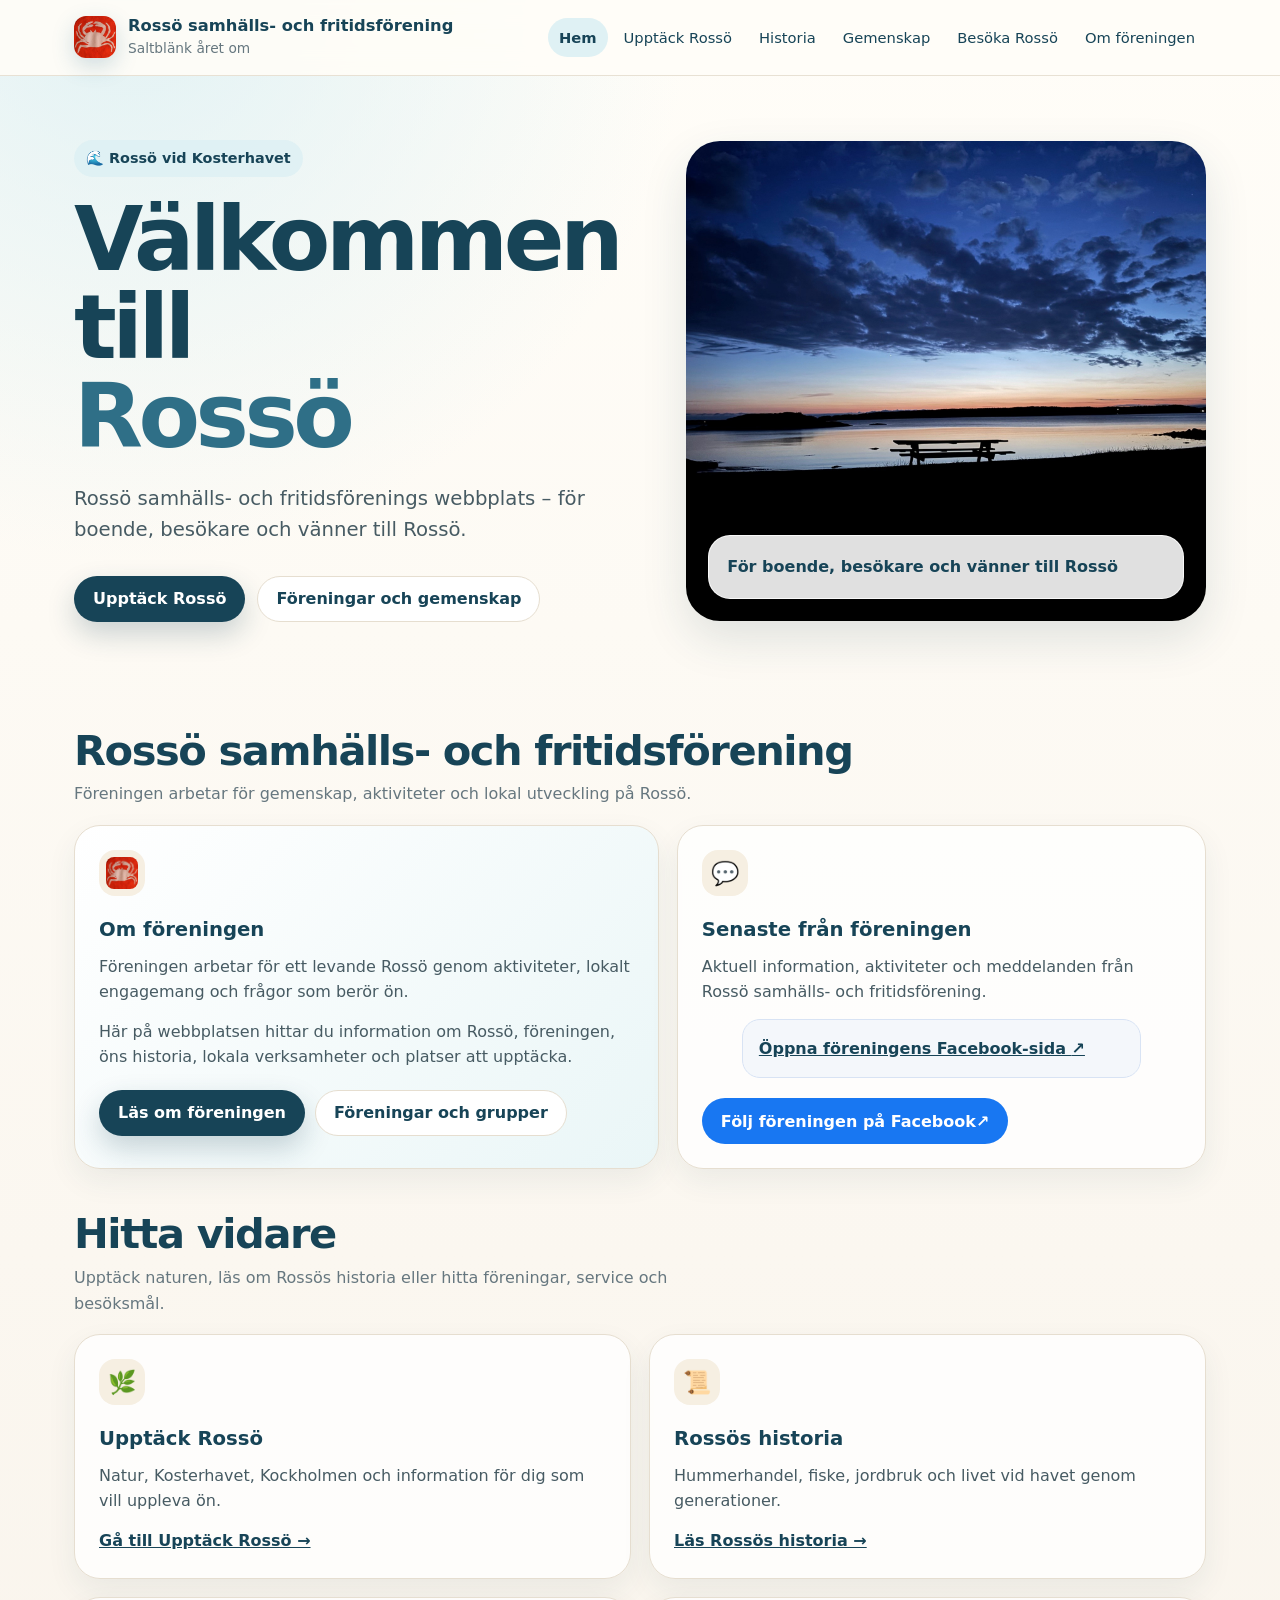
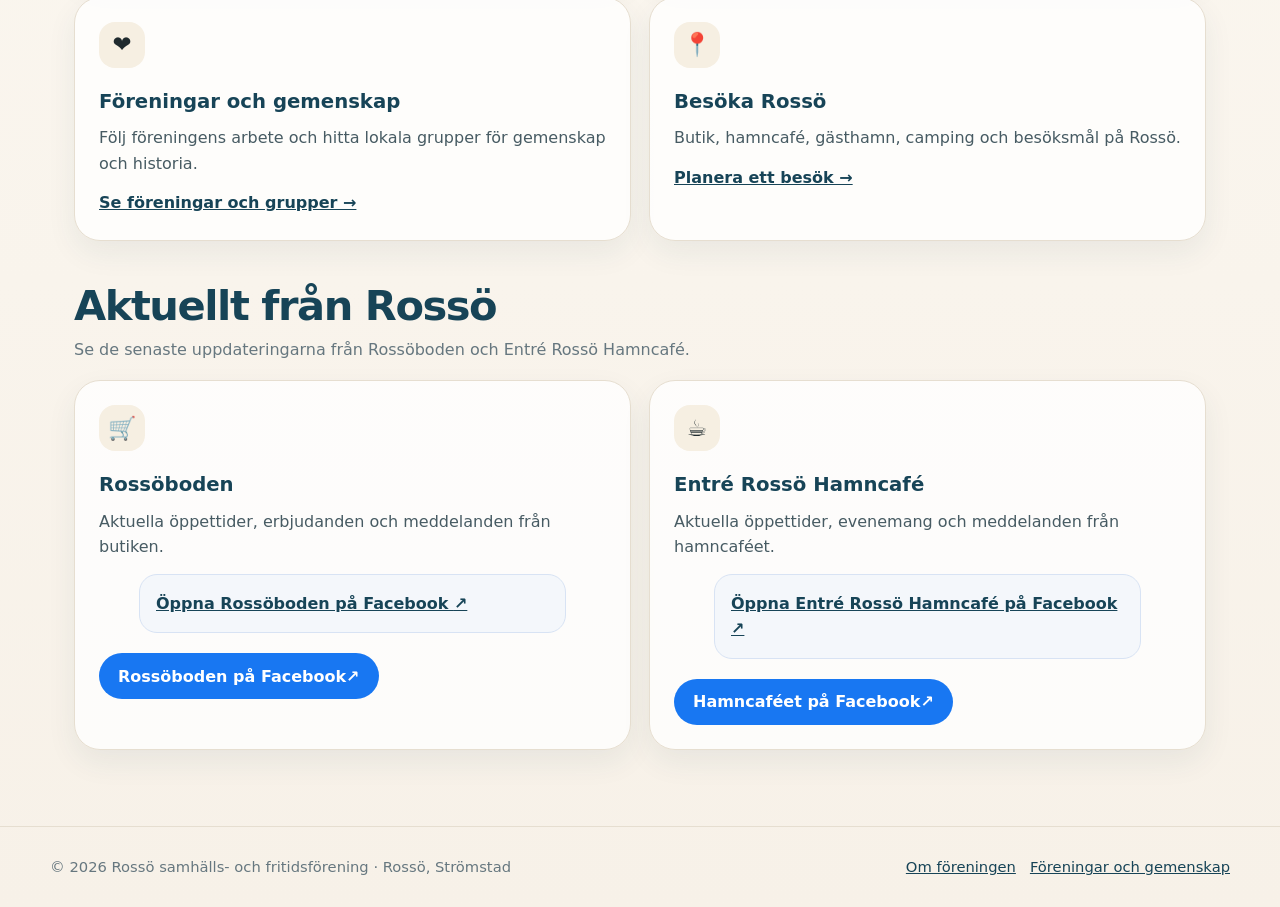
==== commit c6789a2e: "Refactor HTML structure and update content" ====
--- a/index.html
+++ b/index.html
@@ -6,112 +6,435 @@
   <title>Rossö samhälls- och fritidsförening</title>
   <meta name="description" content="Information för boende, besökare och vänner till Rossö.">
   <meta name="theme-color" content="#d53b1d">
+
   <link rel="canonical" href="https://stefannaven.github.io/RossoNu/">
+
   <meta property="og:title" content="Rossö samhälls- och fritidsförening">
   <meta property="og:description" content="Information för boende, besökare och vänner till Rossö.">
   <meta property="og:type" content="website">
   <meta property="og:url" content="https://stefannaven.github.io/RossoNu/">
   <meta property="og:image" content="https://stefannaven.github.io/RossoNu/images/shared/red-crab.jpg">
   <meta property="og:image:alt" content="Röd krabba som symbol för Rossö samhälls- och fritidsförening">
+
   <link rel="stylesheet" href="css/style.css">
+
   <link rel="icon" type="image/png" sizes="32x32" href="images/shared/icons/red-crab-32.png">
   <link rel="icon" type="image/png" sizes="64x64" href="images/shared/icons/red-crab-64.png">
   <link rel="apple-touch-icon" href="images/shared/icons/red-crab-apple-touch-icon.png">
-</head><body>
+</head>
+
+<body>
+
 <a class="skip-link" href="#main-content">Hoppa till innehållet</a>
+
 <header class="site-header">
   <div class="header-inner">
+
     <a class="brand" href="index.html" aria-label="Till startsidan">
       <img class="brand-mark" src="images/shared/red-crab.jpg" alt="">
-      <span><strong>Rossö samhälls- och fritidsförening</strong><span>Saltblänk året om</span></span>
+
+      <span>
+        <strong>Rossö samhälls- och fritidsförening</strong>
+        <span>Saltblänk året om</span>
+      </span>
     </a>
+
     <nav aria-label="Huvudmeny">
       <ul>
-          <li><a href="index.html" aria-current="page">Hem</a></li>
-          <li><a href="discover.html">Upptäck Rossö</a></li>
-          <li><a href="history.html">Historia</a></li>
-          <li><a href="community.html">Gemenskap</a></li>
-          <li><a href="visit.html">Besöka Rossö</a></li>
-          <li><a href="about.html">Om föreningen</a></li>
+        <li><a href="index.html" aria-current="page">Hem</a></li>
+        <li><a href="discover.html">Upptäck Rossö</a></li>
+        <li><a href="history.html">Historia</a></li>
+        <li><a href="community.html">Gemenskap</a></li>
+        <li><a href="visit.html">Besöka Rossö</a></li>
+        <li><a href="about.html">Om föreningen</a></li>
       </ul>
     </nav>
+
   </div>
 </header>
+
 <section class="hero" id="top">
+
   <div class="hero-text">
+
     <div class="eyebrow">🌊 Rossö vid Kosterhavet</div>
+
     <h1>Välkommen till <span>Rossö</span></h1>
-    <p>Rossö samhälls- och fritidsförenings webbplats – för boende, besökare och vänner till Rossö.</p>
+
+    <p>
+      Rossö samhälls- och fritidsförenings webbplats – för boende,
+      besökare och vänner till Rossö.
+    </p>
+
     <div class="hero-actions">
-      <a class="button facebook" href="https://www.facebook.com/profile.php?id=100064710427895" target="_blank" rel="noopener">Följ föreningen på Facebook</a>
-      <a class="button secondary" href="discover.html">Upptäck Rossö</a>
-    </div>
+      <a class="button primary" href="discover.html">Upptäck Rossö</a>
+      <a class="button secondary" href="community.html">Föreningar och gemenskap</a>
+    </div>
+
   </div>
-  <div class="hero-image" role="img" aria-label="Bildspel med bilder från Rossö">
+
+  <div class="hero-image"
+       role="img"
+       aria-label="Bildspel med bilder från Rossö">
+
     <div id="hero-media-container"></div>
-    <div class="hero-note"><strong>För boende, besökare och vänner till Rossö</strong></div>
+
+    <div class="hero-note">
+      <strong>För boende, besökare och vänner till Rossö</strong>
+    </div>
+
   </div>
+
 </section>
 
 <main id="main-content">
+
   <section id="association">
-    <div class="section-head"><div>
-      <h2>Rossö samhälls- och fritidsförening</h2>
-      <p>Föreningen arbetar för gemenskap, aktiviteter och lokal utveckling på Rossö.</p>
-    </div></div>
+
+    <div class="section-head">
+      <div>
+        <h2>Rossö samhälls- och fritidsförening</h2>
+
+        <p>
+          Föreningen arbetar för gemenskap, aktiviteter och lokal
+          utveckling på Rossö.
+        </p>
+      </div>
+    </div>
+
     <div class="content-grid">
+
       <article class="card highlight">
-        <div class="card-icon"><img src="images/shared/red-crab.jpg" alt=""></div>
+
+        <div class="card-icon">
+          <img src="images/shared/red-crab.jpg" alt="">
+        </div>
+
         <h3>Om föreningen</h3>
-        <p>Webbplatsen samlar långsiktig information om Rossö och föreningen. Aktuella meddelanden, aktiviteter och uppdateringar publiceras huvudsakligen på föreningens Facebook-sida.</p>
+
+        <p>
+          Föreningen arbetar för ett levande Rossö genom aktiviteter,
+          lokalt engagemang och frågor som berör ön.
+        </p>
+
+        <p>
+          Här på webbplatsen hittar du information om Rossö, föreningen,
+          öns historia, lokala verksamheter och platser att upptäcka.
+        </p>
+
         <div class="card-actions">
           <a class="button primary" href="about.html">Läs om föreningen</a>
-          <a class="button secondary" href="community.html">Föreningar och grupper</a>
-        </div>
-      </article>
+
+          <a class="button secondary" href="community.html">
+            Föreningar och grupper
+          </a>
+        </div>
+
+      </article>
+
       <article class="card facebook-card">
-        <h3>Föreningens Facebook</h3>
-        <p>Här visas föreningens senaste publicerade information.</p>
-        <div class="fb-page" data-href="https://www.facebook.com/profile.php?id=100064710427895" data-tabs="timeline" data-width="500" data-height="520" data-small-header="false" data-adapt-container-width="true" data-hide-cover="false" data-show-facepile="false">
-          <blockquote cite="https://www.facebook.com/profile.php?id=100064710427895" class="fb-xfbml-parse-ignore fb-fallback">
-            <a class="text-link external-link" href="https://www.facebook.com/profile.php?id=100064710427895" target="_blank" rel="noopener">Öppna föreningens Facebook-sida</a>
+
+        <div class="card-icon">💬</div>
+
+        <h3>Senaste från föreningen</h3>
+
+        <p>
+          Aktuell information, aktiviteter och meddelanden från
+          Rossö samhälls- och fritidsförening.
+        </p>
+
+        <div class="fb-page"
+             data-href="https://www.facebook.com/profile.php?id=100064710427895"
+             data-tabs="timeline"
+             data-width="500"
+             data-height="520"
+             data-small-header="false"
+             data-adapt-container-width="true"
+             data-hide-cover="false"
+             data-show-facepile="false">
+
+          <blockquote
+            cite="https://www.facebook.com/profile.php?id=100064710427895"
+            class="fb-xfbml-parse-ignore fb-fallback">
+
+            <a class="text-link external-link"
+               href="https://www.facebook.com/profile.php?id=100064710427895"
+               target="_blank"
+               rel="noopener">
+
+              Öppna föreningens Facebook-sida
+
+            </a>
+
           </blockquote>
-        </div>
-      </article>
-    </div>
+
+        </div>
+
+        <div class="card-actions">
+
+          <a class="button facebook external-link"
+             href="https://www.facebook.com/profile.php?id=100064710427895"
+             target="_blank"
+             rel="noopener">
+
+            Följ föreningen på Facebook
+
+          </a>
+
+        </div>
+
+      </article>
+
+    </div>
+
   </section>
 
   <section>
-    <div class="section-head"><div>
-      <h2>Hitta vidare</h2>
-      <p>Webbplatsens innehåll är uppdelat efter vad du vill veta eller göra.</p>
-    </div></div>
-    <div class="cards">
-      <article class="card"><div class="card-icon">🌿</div><h3>Upptäck Rossö</h3><p>Natur, Kosterhavet, Kockholmen och vägar till mer information.</p><p><a class="text-link" href="discover.html">Gå till Upptäck Rossö →</a></p></article>
-      <article class="card"><div class="card-icon">📜</div><h3>Rossös historia</h3><p>Hummerhandel, fiske, jordbruk och livet vid havet.</p><p><a class="text-link" href="history.html">Läs historien →</a></p></article>
-      <article class="card"><div class="card-icon">❤️</div><h3>Gemenskap</h3><p>Föreningen, öns stora Facebook-grupp och Rossö hembygdsförening.</p><p><a class="text-link" href="community.html">Se föreningar och grupper →</a></p></article>
-      <article class="card"><div class="card-icon">📍</div><h3>Besöka Rossö</h3><p>Butik, hamncafé, gästhamn, camping och besöksmål.</p><p><a class="text-link" href="visit.html">Planera ett besök →</a></p></article>
-      <article class="card"><div class="card-icon">🛒</div><h3>Rossöboden</h3><p>Följ butikens aktuella information och öppettider på Facebook.</p><p><a class="text-link external-link" href="https://www.facebook.com/bodenrosso" target="_blank" rel="noopener">Öppna Rossöboden</a></p></article>
-      <article class="card"><div class="card-icon">☕</div><h3>Entré Rossö Hamncafé</h3><p>Följ caféets aktuella information och öppettider på Facebook.</p><p><a class="text-link external-link" href="https://www.facebook.com/Kosterhavetentrerosso" target="_blank" rel="noopener">Öppna Hamncaféet</a></p></article>
-    </div>
+
+    <div class="section-head">
+      <div>
+        <h2>Hitta vidare</h2>
+
+        <p>
+          Upptäck naturen, läs om Rossös historia eller hitta
+          föreningar, service och besöksmål.
+        </p>
+      </div>
+    </div>
+
+    <div class="cards two">
+
+      <article class="card">
+
+        <div class="card-icon">🌿</div>
+
+        <h3>Upptäck Rossö</h3>
+
+        <p>
+          Natur, Kosterhavet, Kockholmen och information för dig
+          som vill uppleva ön.
+        </p>
+
+        <p>
+          <a class="text-link" href="discover.html">
+            Gå till Upptäck Rossö →
+          </a>
+        </p>
+
+      </article>
+
+      <article class="card">
+
+        <div class="card-icon">📜</div>
+
+        <h3>Rossös historia</h3>
+
+        <p>
+          Hummerhandel, fiske, jordbruk och livet vid havet genom
+          generationer.
+        </p>
+
+        <p>
+          <a class="text-link" href="history.html">
+            Läs Rossös historia →
+          </a>
+        </p>
+
+      </article>
+
+      <article class="card">
+
+        <div class="card-icon">❤️</div>
+
+        <h3>Föreningar och gemenskap</h3>
+
+        <p>
+          Följ föreningens arbete och hitta lokala grupper för
+          gemenskap och historia.
+        </p>
+
+        <p>
+          <a class="text-link" href="community.html">
+            Se föreningar och grupper →
+          </a>
+        </p>
+
+      </article>
+
+      <article class="card">
+
+        <div class="card-icon">📍</div>
+
+        <h3>Besöka Rossö</h3>
+
+        <p>
+          Butik, hamncafé, gästhamn, camping och besöksmål på Rossö.
+        </p>
+
+        <p>
+          <a class="text-link" href="visit.html">
+            Planera ett besök →
+          </a>
+        </p>
+
+      </article>
+
+    </div>
+
   </section>
 
-  <section class="cta-band">
-    <div><h2>Aktuellt händer på Facebook</h2><p>Föreningens Facebook-sida är den primära kanalen för nyheter, aktiviteter och snabba uppdateringar.</p></div>
-    <a class="button facebook" href="https://www.facebook.com/profile.php?id=100064710427895" target="_blank" rel="noopener">Följ föreningen</a>
+  <section>
+
+    <div class="section-head">
+      <div>
+        <h2>Aktuellt från Rossö</h2>
+
+        <p>
+          Se de senaste uppdateringarna från Rossöboden och
+          Entré Rossö Hamncafé.
+        </p>
+      </div>
+    </div>
+
+    <div class="cards two">
+
+      <article class="card facebook-card">
+
+        <div class="card-icon">🛒</div>
+
+        <h3>Rossöboden</h3>
+
+        <p>
+          Aktuella öppettider, erbjudanden och meddelanden från butiken.
+        </p>
+
+        <div class="fb-page"
+             data-href="https://www.facebook.com/bodenrosso"
+             data-tabs="timeline"
+             data-width="500"
+             data-height="500"
+             data-small-header="false"
+             data-adapt-container-width="true"
+             data-hide-cover="false"
+             data-show-facepile="false">
+
+          <blockquote
+            cite="https://www.facebook.com/bodenrosso"
+            class="fb-xfbml-parse-ignore fb-fallback">
+
+            <a class="text-link external-link"
+               href="https://www.facebook.com/bodenrosso"
+               target="_blank"
+               rel="noopener">
+
+              Öppna Rossöboden på Facebook
+
+            </a>
+
+          </blockquote>
+
+        </div>
+
+        <div class="card-actions">
+
+          <a class="button facebook external-link"
+             href="https://www.facebook.com/bodenrosso"
+             target="_blank"
+             rel="noopener">
+
+            Rossöboden på Facebook
+
+          </a>
+
+        </div>
+
+      </article>
+
+      <article class="card facebook-card">
+
+        <div class="card-icon">☕</div>
+
+        <h3>Entré Rossö Hamncafé</h3>
+
+        <p>
+          Aktuella öppettider, evenemang och meddelanden från hamncaféet.
+        </p>
+
+        <div class="fb-page"
+             data-href="https://www.facebook.com/Kosterhavetentrerosso"
+             data-tabs="timeline"
+             data-width="500"
+             data-height="500"
+             data-small-header="false"
+             data-adapt-container-width="true"
+             data-hide-cover="false"
+             data-show-facepile="false">
+
+          <blockquote
+            cite="https://www.facebook.com/Kosterhavetentrerosso"
+            class="fb-xfbml-parse-ignore fb-fallback">
+
+            <a class="text-link external-link"
+               href="https://www.facebook.com/Kosterhavetentrerosso"
+               target="_blank"
+               rel="noopener">
+
+              Öppna Entré Rossö Hamncafé på Facebook
+
+            </a>
+
+          </blockquote>
+
+        </div>
+
+        <div class="card-actions">
+
+          <a class="button facebook external-link"
+             href="https://www.facebook.com/Kosterhavetentrerosso"
+             target="_blank"
+             rel="noopener">
+
+            Hamncaféet på Facebook
+
+          </a>
+
+        </div>
+
+      </article>
+
+    </div>
+
   </section>
+
 </main>
+
 <div id="fb-root"></div>
-<script async defer crossorigin="anonymous" src="https://connect.facebook.net/sv_SE/sdk.js#xfbml=1&version=v23.0"></script>
+
+<script async
+        defer
+        crossorigin="anonymous"
+        src="https://connect.facebook.net/sv_SE/sdk.js#xfbml=1&version=v23.0">
+</script>
+
 <footer>
+
   <div class="footer-inner">
-    <span>© <span data-current-year></span> Rossö samhälls- och fritidsförening · Rossö, Strömstad</span>
+
+    <span>
+      © <span data-current-year></span>
+      Rossö samhälls- och fritidsförening · Rossö, Strömstad
+    </span>
+
     <span class="footer-links">
       <a href="about.html">Om föreningen</a>
-      <a href="https://www.facebook.com/profile.php?id=100064710427895" target="_blank" rel="noopener">Facebook ↗</a>
+      <a href="community.html">Föreningar och gemenskap</a>
     </span>
+
   </div>
+
 </footer>
+
 <script src="js/site.js"></script>
+
 </body>
 </html>
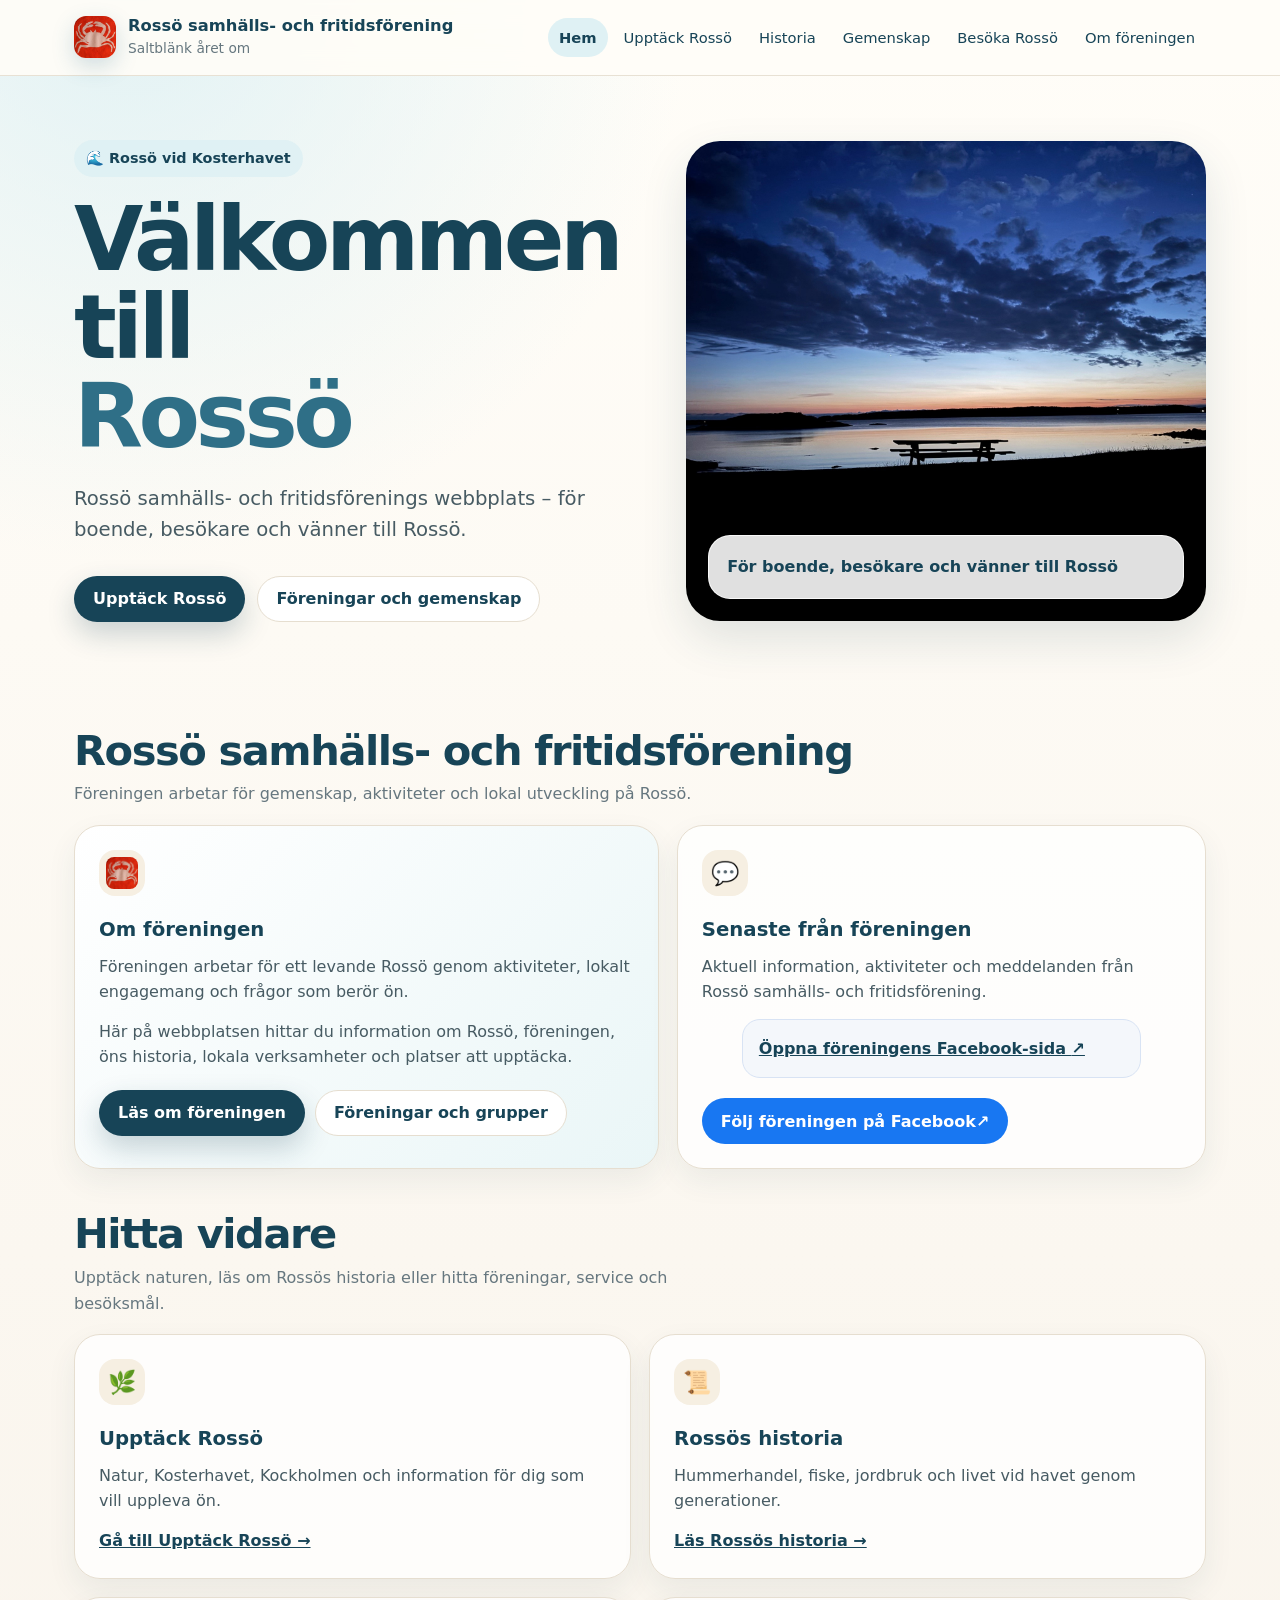
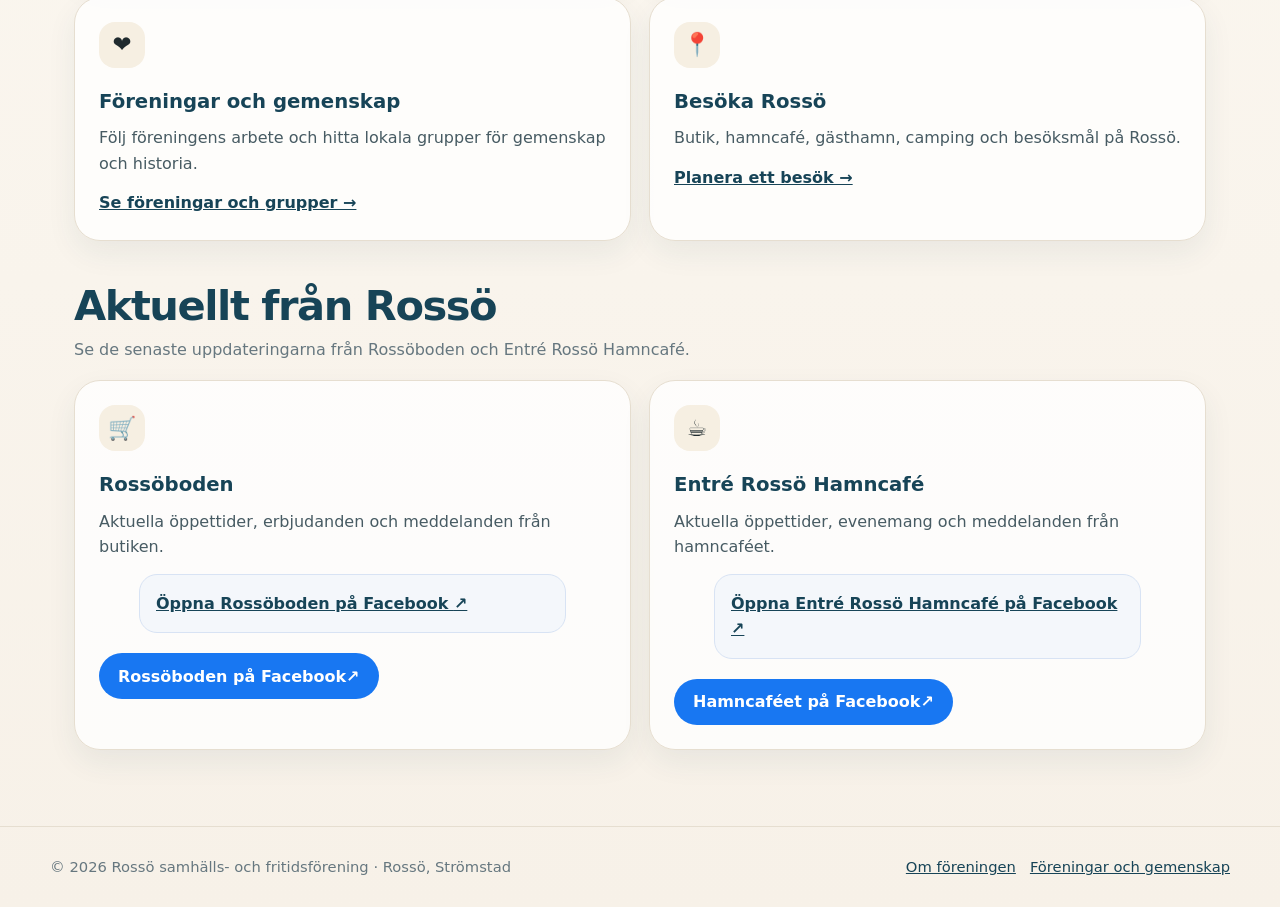
==== commit 075bb3eb: "Increase Facebook page widget height to 600px" ====
--- a/index.html
+++ b/index.html
@@ -147,7 +147,7 @@
              data-href="https://www.facebook.com/profile.php?id=100064710427895"
              data-tabs="timeline"
              data-width="500"
-             data-height="520"
+             data-height="600"
              data-small-header="false"
              data-adapt-container-width="true"
              data-hide-cover="false"
--- a/css/style.css
+++ b/css/style.css
@@ -283,8 +283,10 @@
 .text-link { color: var(--sea-dark); font-weight: 750; }
 .external-link::after { content: " ↗"; }
 
-.facebook-card { min-width: 0; overflow: hidden; }
-.fb-page { max-width: 100%; }
+.facebook-card {
+  min-width: 0;
+}
+
 .fb-fallback {
   margin-top: 14px;
   padding: 16px;
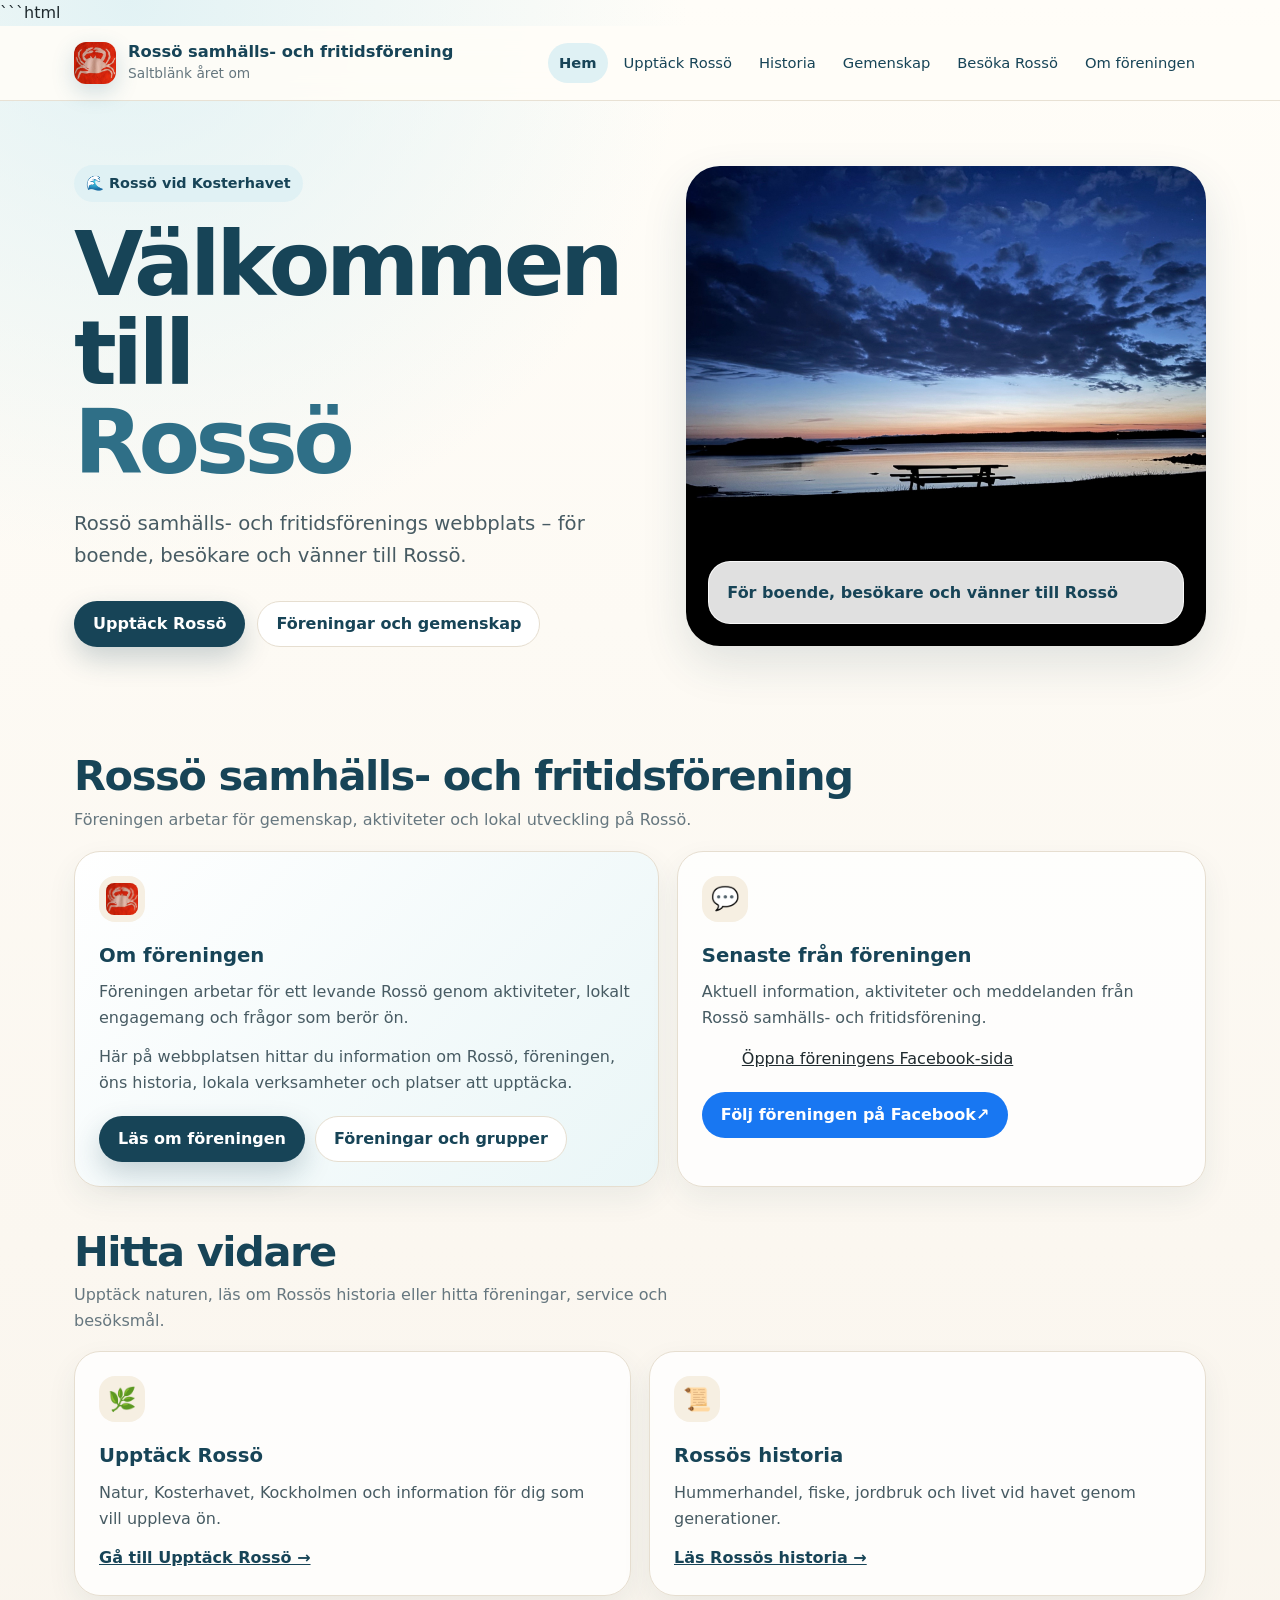
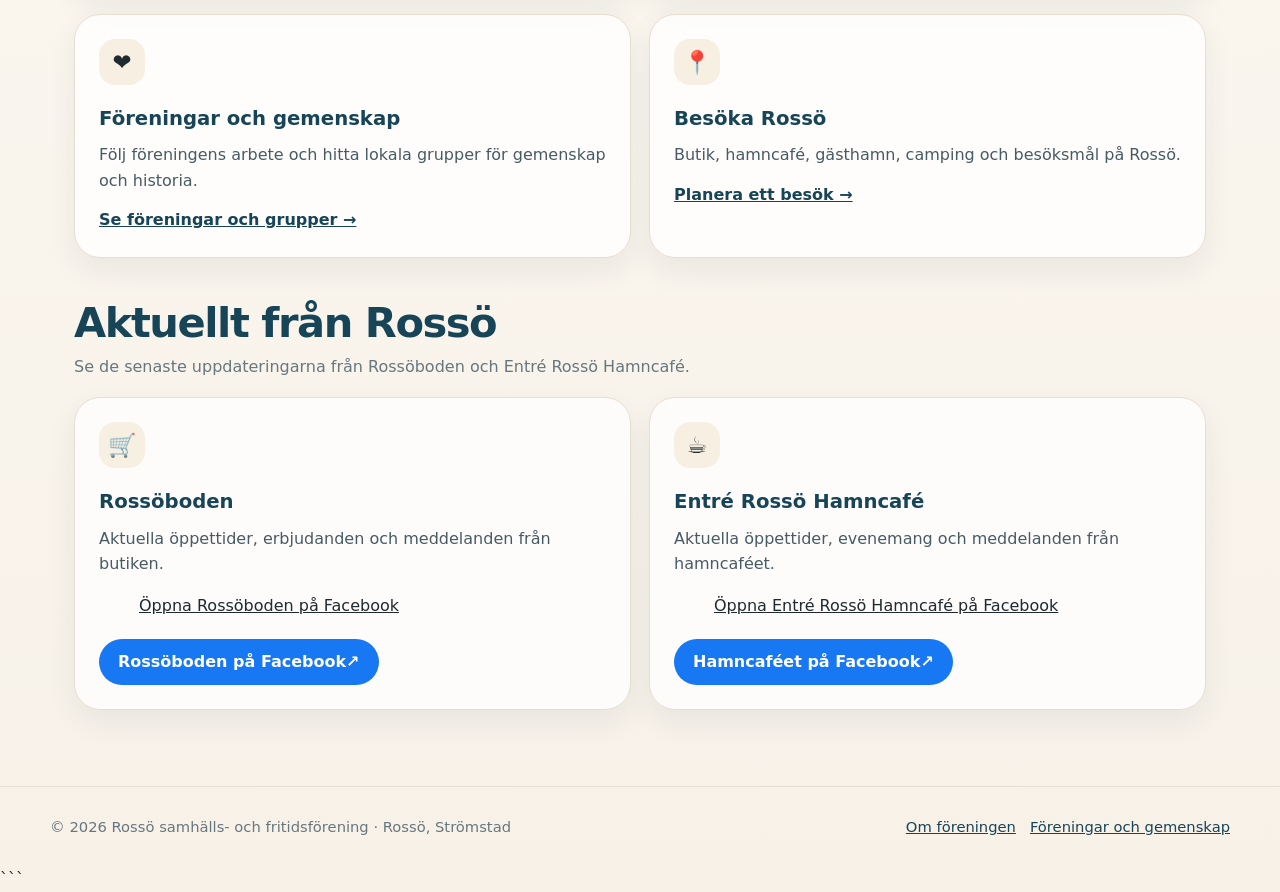
==== commit ad9f073a: "Refactor HTML structure and formatting" ====
--- a/index.html
+++ b/index.html
@@ -1,65 +1,136 @@
+```html
 <!doctype html>
 <html lang="sv">
 <head>
   <meta charset="utf-8">
   <meta name="viewport" content="width=device-width, initial-scale=1">
+
   <title>Rossö samhälls- och fritidsförening</title>
-  <meta name="description" content="Information för boende, besökare och vänner till Rossö.">
+
+  <meta name="description"
+        content="Information för boende, besökare och vänner till Rossö.">
+
   <meta name="theme-color" content="#d53b1d">
 
-  <link rel="canonical" href="https://stefannaven.github.io/RossoNu/">
-
-  <meta property="og:title" content="Rossö samhälls- och fritidsförening">
-  <meta property="og:description" content="Information för boende, besökare och vänner till Rossö.">
+  <link rel="canonical"
+        href="https://stefannaven.github.io/RossoNu/">
+
+  <meta property="og:title"
+        content="Rossö samhälls- och fritidsförening">
+
+  <meta property="og:description"
+        content="Information för boende, besökare och vänner till Rossö.">
+
   <meta property="og:type" content="website">
-  <meta property="og:url" content="https://stefannaven.github.io/RossoNu/">
-  <meta property="og:image" content="https://stefannaven.github.io/RossoNu/images/shared/red-crab.jpg">
-  <meta property="og:image:alt" content="Röd krabba som symbol för Rossö samhälls- och fritidsförening">
+
+  <meta property="og:url"
+        content="https://stefannaven.github.io/RossoNu/">
+
+  <meta property="og:image"
+        content="https://stefannaven.github.io/RossoNu/images/shared/red-crab.jpg">
+
+  <meta property="og:image:alt"
+        content="Röd krabba som symbol för Rossö samhälls- och fritidsförening">
 
   <link rel="stylesheet" href="css/style.css">
 
-  <link rel="icon" type="image/png" sizes="32x32" href="images/shared/icons/red-crab-32.png">
-  <link rel="icon" type="image/png" sizes="64x64" href="images/shared/icons/red-crab-64.png">
-  <link rel="apple-touch-icon" href="images/shared/icons/red-crab-apple-touch-icon.png">
+  <link rel="icon"
+        type="image/png"
+        sizes="32x32"
+        href="images/shared/icons/red-crab-32.png">
+
+  <link rel="icon"
+        type="image/png"
+        sizes="64x64"
+        href="images/shared/icons/red-crab-64.png">
+
+  <link rel="apple-touch-icon"
+        href="images/shared/icons/red-crab-apple-touch-icon.png">
 </head>
 
 <body>
 
-<a class="skip-link" href="#main-content">Hoppa till innehållet</a>
+<a class="skip-link" href="#main-content">
+  Hoppa till innehållet
+</a>
 
 <header class="site-header">
+
   <div class="header-inner">
 
-    <a class="brand" href="index.html" aria-label="Till startsidan">
-      <img class="brand-mark" src="images/shared/red-crab.jpg" alt="">
+    <a class="brand"
+       href="index.html"
+       aria-label="Till startsidan">
+
+      <img class="brand-mark"
+           src="images/shared/red-crab.jpg"
+           alt="">
 
       <span>
         <strong>Rossö samhälls- och fritidsförening</strong>
         <span>Saltblänk året om</span>
       </span>
+
     </a>
 
     <nav aria-label="Huvudmeny">
+
       <ul>
-        <li><a href="index.html" aria-current="page">Hem</a></li>
-        <li><a href="discover.html">Upptäck Rossö</a></li>
-        <li><a href="history.html">Historia</a></li>
-        <li><a href="community.html">Gemenskap</a></li>
-        <li><a href="visit.html">Besöka Rossö</a></li>
-        <li><a href="about.html">Om föreningen</a></li>
+        <li>
+          <a href="index.html"
+             aria-current="page">
+            Hem
+          </a>
+        </li>
+
+        <li>
+          <a href="discover.html">
+            Upptäck Rossö
+          </a>
+        </li>
+
+        <li>
+          <a href="history.html">
+            Historia
+          </a>
+        </li>
+
+        <li>
+          <a href="community.html">
+            Gemenskap
+          </a>
+        </li>
+
+        <li>
+          <a href="visit.html">
+            Besöka Rossö
+          </a>
+        </li>
+
+        <li>
+          <a href="about.html">
+            Om föreningen
+          </a>
+        </li>
       </ul>
+
     </nav>
 
   </div>
+
 </header>
 
 <section class="hero" id="top">
 
   <div class="hero-text">
 
-    <div class="eyebrow">🌊 Rossö vid Kosterhavet</div>
-
-    <h1>Välkommen till <span>Rossö</span></h1>
+    <div class="eyebrow">
+      🌊 Rossö vid Kosterhavet
+    </div>
+
+    <h1>
+      Välkommen till <span>Rossö</span>
+    </h1>
 
     <p>
       Rossö samhälls- och fritidsförenings webbplats – för boende,
@@ -67,8 +138,17 @@
     </p>
 
     <div class="hero-actions">
-      <a class="button primary" href="discover.html">Upptäck Rossö</a>
-      <a class="button secondary" href="community.html">Föreningar och gemenskap</a>
+
+      <a class="button primary"
+         href="discover.html">
+        Upptäck Rossö
+      </a>
+
+      <a class="button secondary"
+         href="community.html">
+        Föreningar och gemenskap
+      </a>
+
     </div>
 
   </div>
@@ -80,7 +160,11 @@
     <div id="hero-media-container"></div>
 
     <div class="hero-note">
-      <strong>För boende, besökare och vänner till Rossö</strong>
+
+      <strong>
+        För boende, besökare och vänner till Rossö
+      </strong>
+
     </div>
 
   </div>
@@ -92,14 +176,20 @@
   <section id="association">
 
     <div class="section-head">
+
       <div>
-        <h2>Rossö samhälls- och fritidsförening</h2>
+
+        <h2>
+          Rossö samhälls- och fritidsförening
+        </h2>
 
         <p>
           Föreningen arbetar för gemenskap, aktiviteter och lokal
           utveckling på Rossö.
         </p>
+
       </div>
+
     </div>
 
     <div class="content-grid">
@@ -107,7 +197,10 @@
       <article class="card highlight">
 
         <div class="card-icon">
-          <img src="images/shared/red-crab.jpg" alt="">
+
+          <img src="images/shared/red-crab.jpg"
+               alt="">
+
         </div>
 
         <h3>Om föreningen</h3>
@@ -123,18 +216,26 @@
         </p>
 
         <div class="card-actions">
-          <a class="button primary" href="about.html">Läs om föreningen</a>
-
-          <a class="button secondary" href="community.html">
+
+          <a class="button primary"
+             href="about.html">
+            Läs om föreningen
+          </a>
+
+          <a class="button secondary"
+             href="community.html">
             Föreningar och grupper
           </a>
-        </div>
-
-      </article>
-
-      <article class="card facebook-card">
-
-        <div class="card-icon">💬</div>
+
+        </div>
+
+      </article>
+
+      <article class="card">
+
+        <div class="card-icon">
+          💬
+        </div>
 
         <h3>Senaste från föreningen</h3>
 
@@ -155,10 +256,9 @@
 
           <blockquote
             cite="https://www.facebook.com/profile.php?id=100064710427895"
-            class="fb-xfbml-parse-ignore fb-fallback">
-
-            <a class="text-link external-link"
-               href="https://www.facebook.com/profile.php?id=100064710427895"
+            class="fb-xfbml-parse-ignore">
+
+            <a href="https://www.facebook.com/profile.php?id=100064710427895"
                target="_blank"
                rel="noopener">
 
@@ -192,21 +292,27 @@
   <section>
 
     <div class="section-head">
+
       <div>
+
         <h2>Hitta vidare</h2>
 
         <p>
           Upptäck naturen, läs om Rossös historia eller hitta
           föreningar, service och besöksmål.
         </p>
+
       </div>
+
     </div>
 
     <div class="cards two">
 
       <article class="card">
 
-        <div class="card-icon">🌿</div>
+        <div class="card-icon">
+          🌿
+        </div>
 
         <h3>Upptäck Rossö</h3>
 
@@ -216,16 +322,21 @@
         </p>
 
         <p>
-          <a class="text-link" href="discover.html">
+          <a class="text-link"
+             href="discover.html">
+
             Gå till Upptäck Rossö →
-          </a>
-        </p>
-
-      </article>
-
-      <article class="card">
-
-        <div class="card-icon">📜</div>
+
+          </a>
+        </p>
+
+      </article>
+
+      <article class="card">
+
+        <div class="card-icon">
+          📜
+        </div>
 
         <h3>Rossös historia</h3>
 
@@ -235,16 +346,21 @@
         </p>
 
         <p>
-          <a class="text-link" href="history.html">
+          <a class="text-link"
+             href="history.html">
+
             Läs Rossös historia →
-          </a>
-        </p>
-
-      </article>
-
-      <article class="card">
-
-        <div class="card-icon">❤️</div>
+
+          </a>
+        </p>
+
+      </article>
+
+      <article class="card">
+
+        <div class="card-icon">
+          ❤️
+        </div>
 
         <h3>Föreningar och gemenskap</h3>
 
@@ -254,16 +370,21 @@
         </p>
 
         <p>
-          <a class="text-link" href="community.html">
+          <a class="text-link"
+             href="community.html">
+
             Se föreningar och grupper →
-          </a>
-        </p>
-
-      </article>
-
-      <article class="card">
-
-        <div class="card-icon">📍</div>
+
+          </a>
+        </p>
+
+      </article>
+
+      <article class="card">
+
+        <div class="card-icon">
+          📍
+        </div>
 
         <h3>Besöka Rossö</h3>
 
@@ -272,8 +393,11 @@
         </p>
 
         <p>
-          <a class="text-link" href="visit.html">
+          <a class="text-link"
+             href="visit.html">
+
             Planera ett besök →
+
           </a>
         </p>
 
@@ -286,21 +410,27 @@
   <section>
 
     <div class="section-head">
+
       <div>
+
         <h2>Aktuellt från Rossö</h2>
 
         <p>
           Se de senaste uppdateringarna från Rossöboden och
           Entré Rossö Hamncafé.
         </p>
+
       </div>
+
     </div>
 
     <div class="cards two">
 
-      <article class="card facebook-card">
-
-        <div class="card-icon">🛒</div>
+      <article class="card">
+
+        <div class="card-icon">
+          🛒
+        </div>
 
         <h3>Rossöboden</h3>
 
@@ -311,7 +441,7 @@
         <div class="fb-page"
              data-href="https://www.facebook.com/bodenrosso"
              data-tabs="timeline"
-             data-width="500"
+             data-width="340"
              data-height="500"
              data-small-header="false"
              data-adapt-container-width="true"
@@ -320,10 +450,9 @@
 
           <blockquote
             cite="https://www.facebook.com/bodenrosso"
-            class="fb-xfbml-parse-ignore fb-fallback">
-
-            <a class="text-link external-link"
-               href="https://www.facebook.com/bodenrosso"
+            class="fb-xfbml-parse-ignore">
+
+            <a href="https://www.facebook.com/bodenrosso"
                target="_blank"
                rel="noopener">
 
@@ -350,9 +479,11 @@
 
       </article>
 
-      <article class="card facebook-card">
-
-        <div class="card-icon">☕</div>
+      <article class="card">
+
+        <div class="card-icon">
+          ☕
+        </div>
 
         <h3>Entré Rossö Hamncafé</h3>
 
@@ -363,7 +494,7 @@
         <div class="fb-page"
              data-href="https://www.facebook.com/Kosterhavetentrerosso"
              data-tabs="timeline"
-             data-width="500"
+             data-width="340"
              data-height="500"
              data-small-header="false"
              data-adapt-container-width="true"
@@ -372,10 +503,9 @@
 
           <blockquote
             cite="https://www.facebook.com/Kosterhavetentrerosso"
-            class="fb-xfbml-parse-ignore fb-fallback">
-
-            <a class="text-link external-link"
-               href="https://www.facebook.com/Kosterhavetentrerosso"
+            class="fb-xfbml-parse-ignore">
+
+            <a href="https://www.facebook.com/Kosterhavetentrerosso"
                target="_blank"
                rel="noopener">
 
@@ -407,6 +537,31 @@
   </section>
 
 </main>
+
+<footer>
+
+  <div class="footer-inner">
+
+    <span>
+      © <span data-current-year></span>
+      Rossö samhälls- och fritidsförening · Rossö, Strömstad
+    </span>
+
+    <span class="footer-links">
+
+      <a href="about.html">
+        Om föreningen
+      </a>
+
+      <a href="community.html">
+        Föreningar och gemenskap
+      </a>
+
+    </span>
+
+  </div>
+
+</footer>
 
 <div id="fb-root"></div>
 
@@ -416,25 +571,8 @@
         src="https://connect.facebook.net/sv_SE/sdk.js#xfbml=1&version=v23.0">
 </script>
 
-<footer>
-
-  <div class="footer-inner">
-
-    <span>
-      © <span data-current-year></span>
-      Rossö samhälls- och fritidsförening · Rossö, Strömstad
-    </span>
-
-    <span class="footer-links">
-      <a href="about.html">Om föreningen</a>
-      <a href="community.html">Föreningar och gemenskap</a>
-    </span>
-
-  </div>
-
-</footer>
-
 <script src="js/site.js"></script>
 
 </body>
 </html>
+```
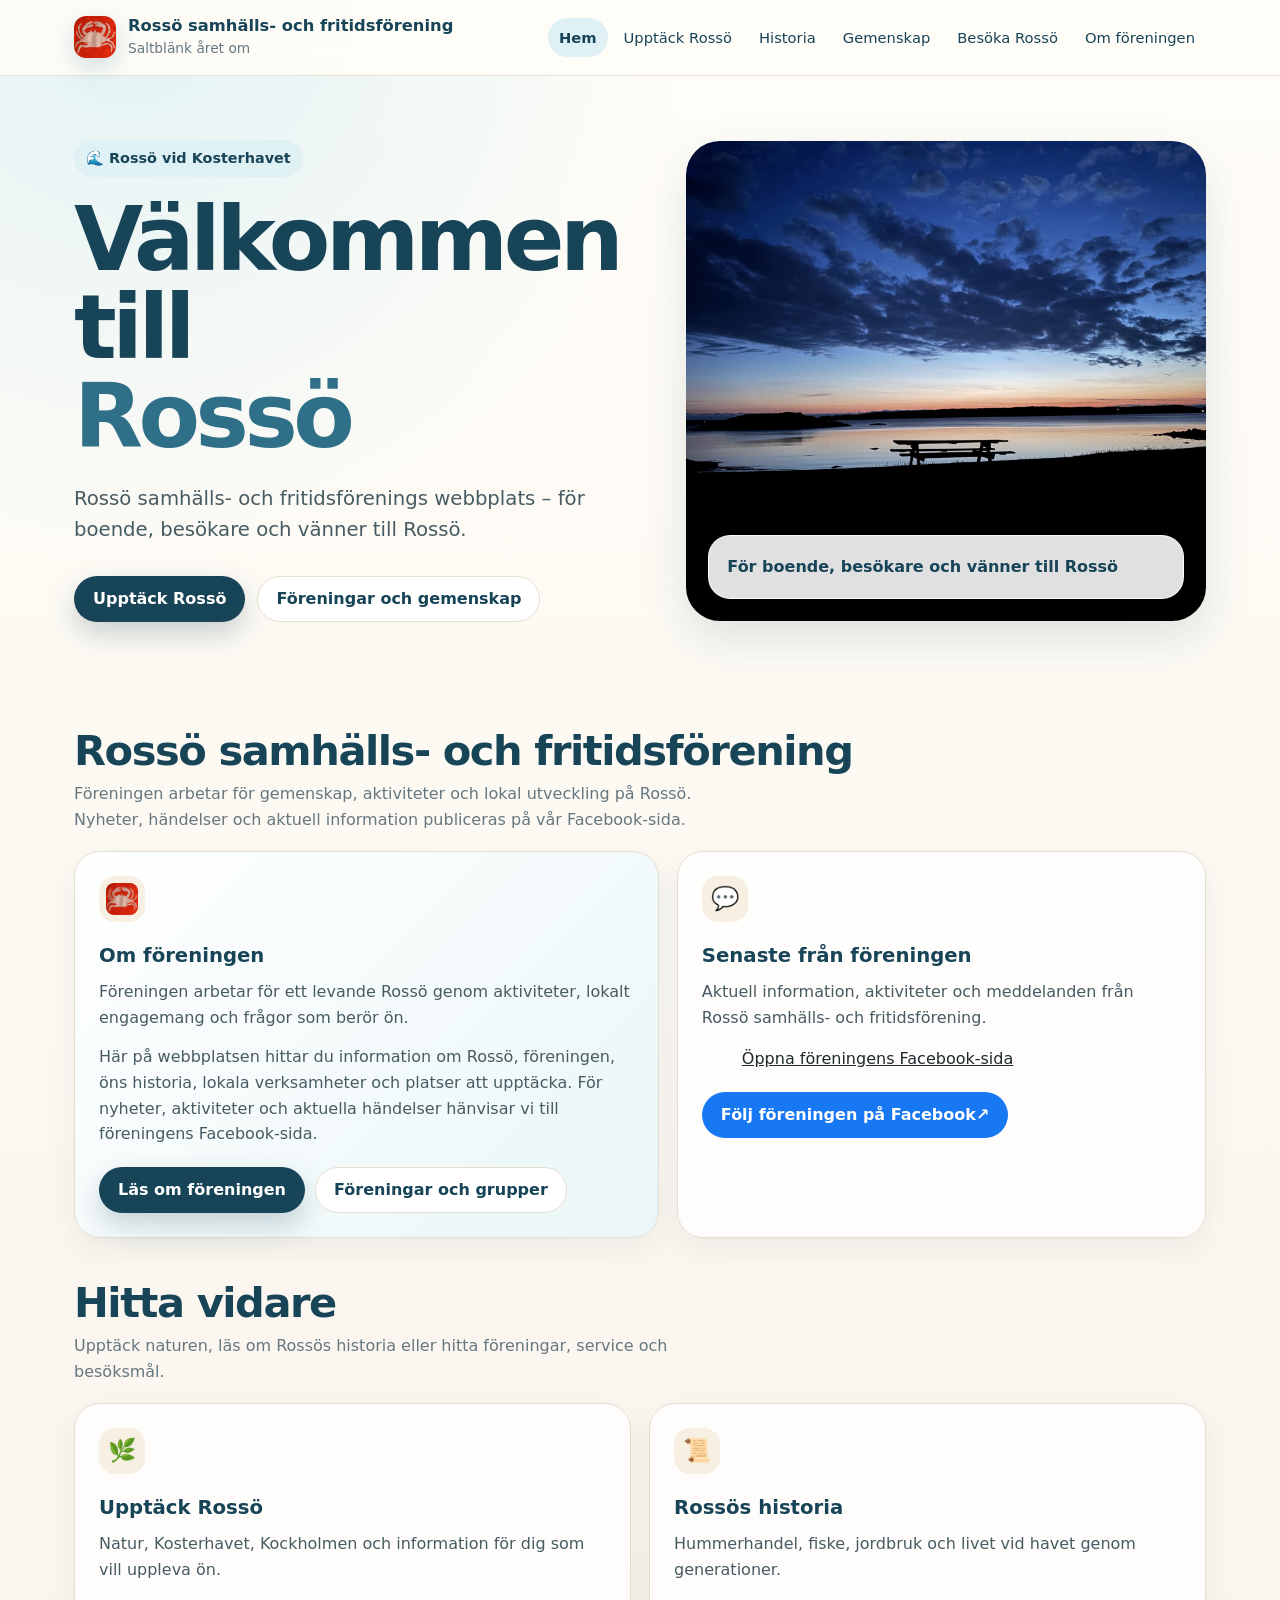
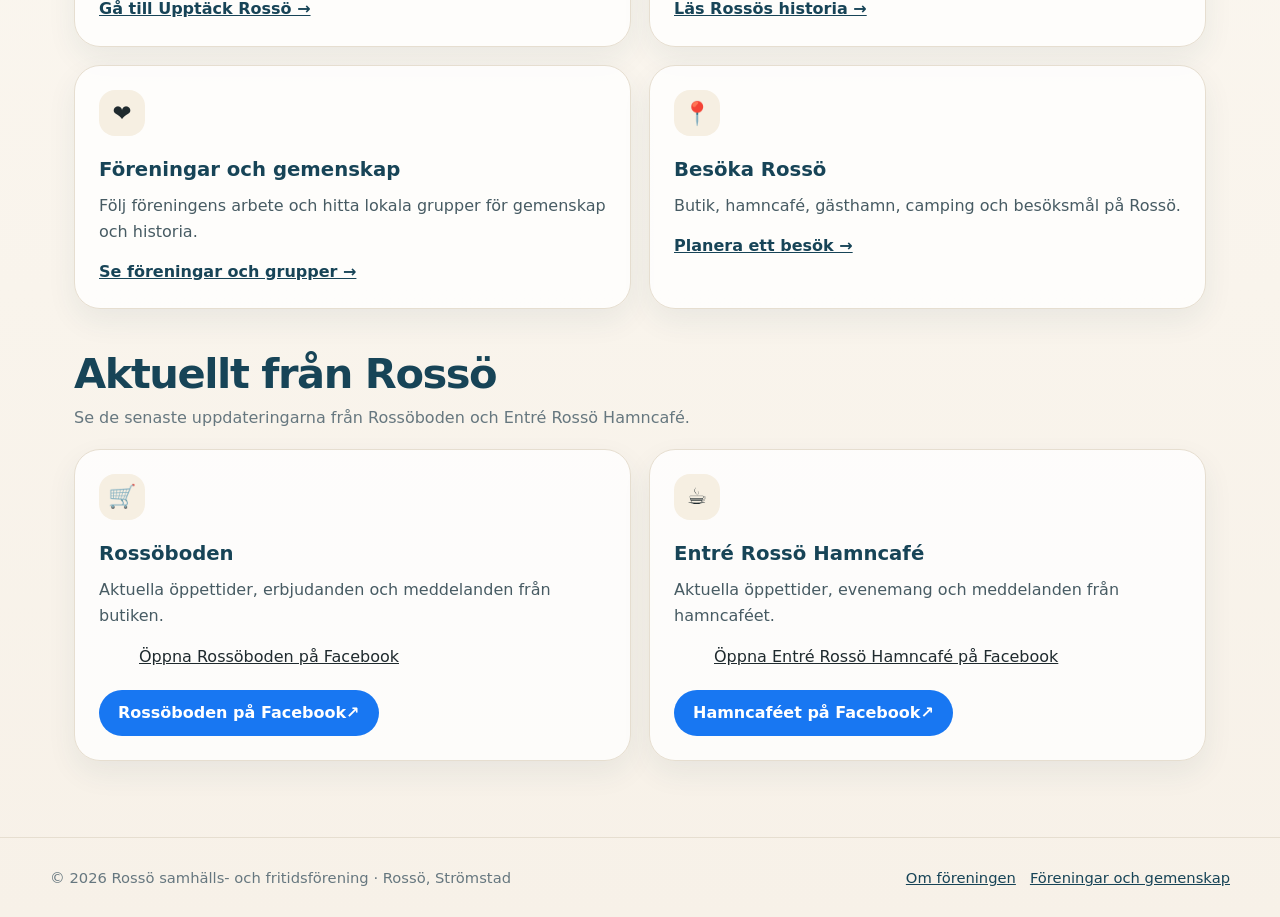
==== commit 9db7b6d8: "Update index.html" ====
--- a/index.html
+++ b/index.html
@@ -1,4 +1,3 @@
-```html
 <!doctype html>
 <html lang="sv">
 <head>
@@ -184,8 +183,9 @@
         </h2>
 
         <p>
-          Föreningen arbetar för gemenskap, aktiviteter och lokal
-          utveckling på Rossö.
+          Föreningen arbetar för gemenskap, aktiviteter och lokal utveckling
+          på Rossö. Nyheter, händelser och aktuell information publiceras
+          på vår Facebook-sida.
         </p>
 
       </div>
@@ -213,6 +213,8 @@
         <p>
           Här på webbplatsen hittar du information om Rossö, föreningen,
           öns historia, lokala verksamheter och platser att upptäcka.
+          För nyheter, aktiviteter och aktuella händelser hänvisar vi till
+          föreningens Facebook-sida.
         </p>
 
         <div class="card-actions">
@@ -575,4 +577,3 @@
 
 </body>
 </html>
-```
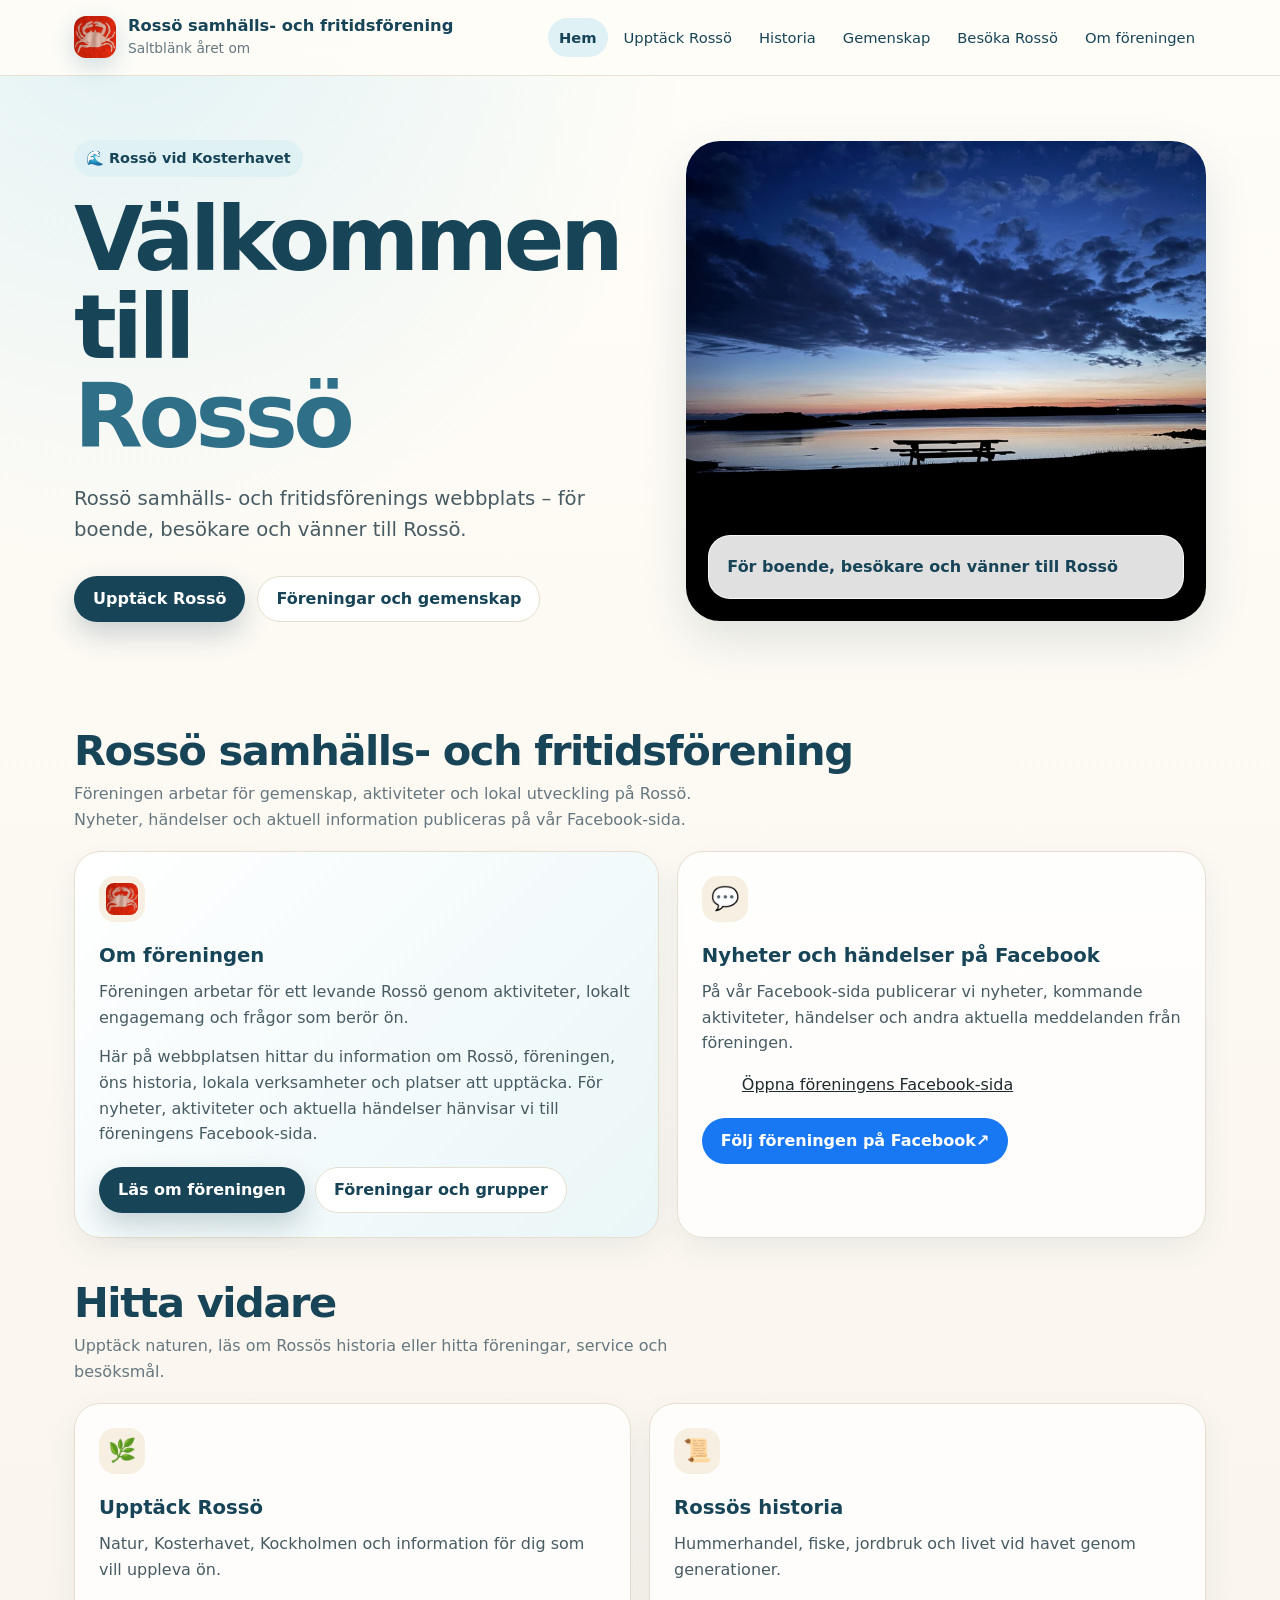
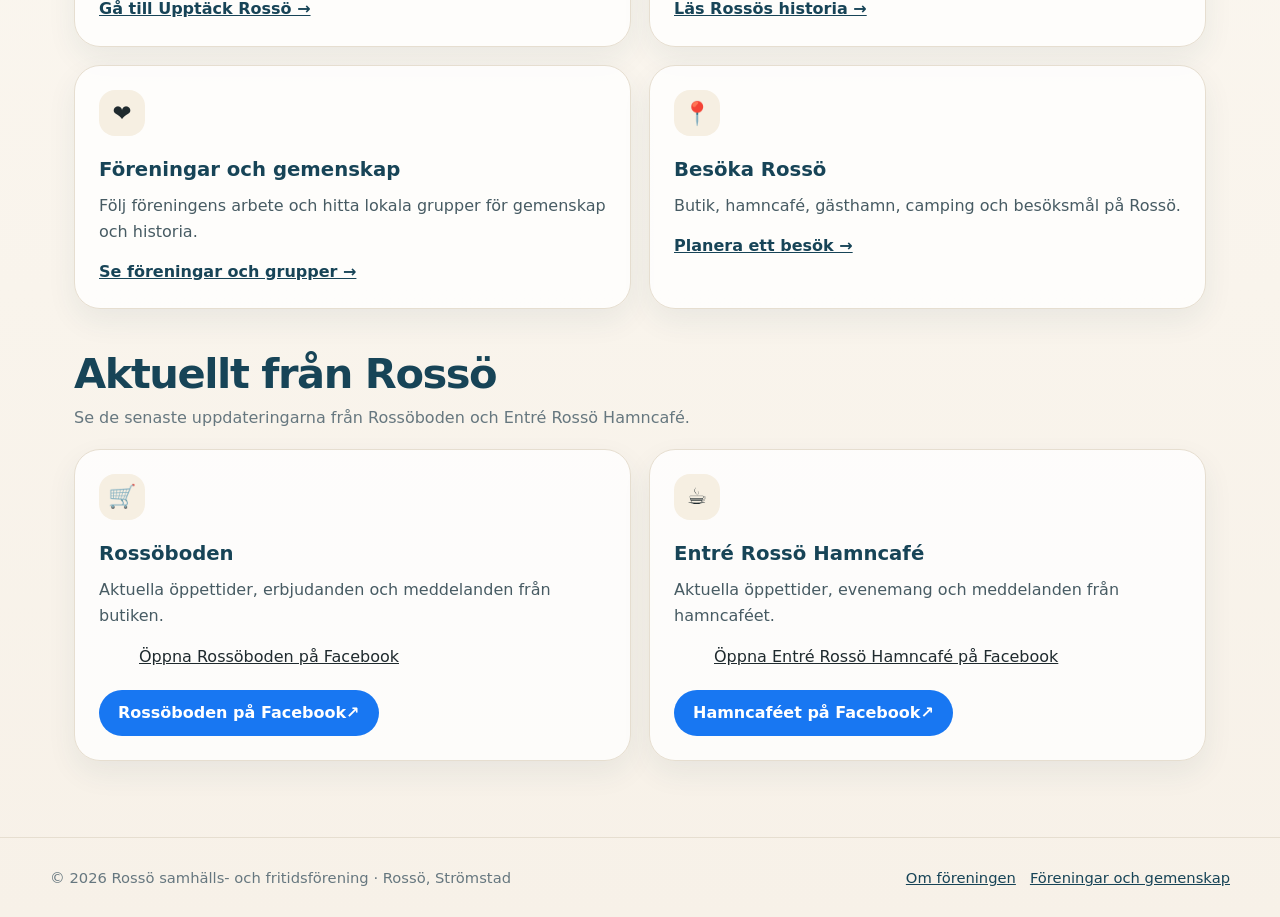
==== commit d6918bf8: "Update index.html" ====
--- a/index.html
+++ b/index.html
@@ -239,11 +239,11 @@
           💬
         </div>
 
-        <h3>Senaste från föreningen</h3>
-
-        <p>
-          Aktuell information, aktiviteter och meddelanden från
-          Rossö samhälls- och fritidsförening.
+        <h3>Nyheter och händelser på Facebook</h3>
+
+        <p>
+          På vår Facebook-sida publicerar vi nyheter, kommande aktiviteter,
+          händelser och andra aktuella meddelanden från föreningen.
         </p>
 
         <div class="fb-page"
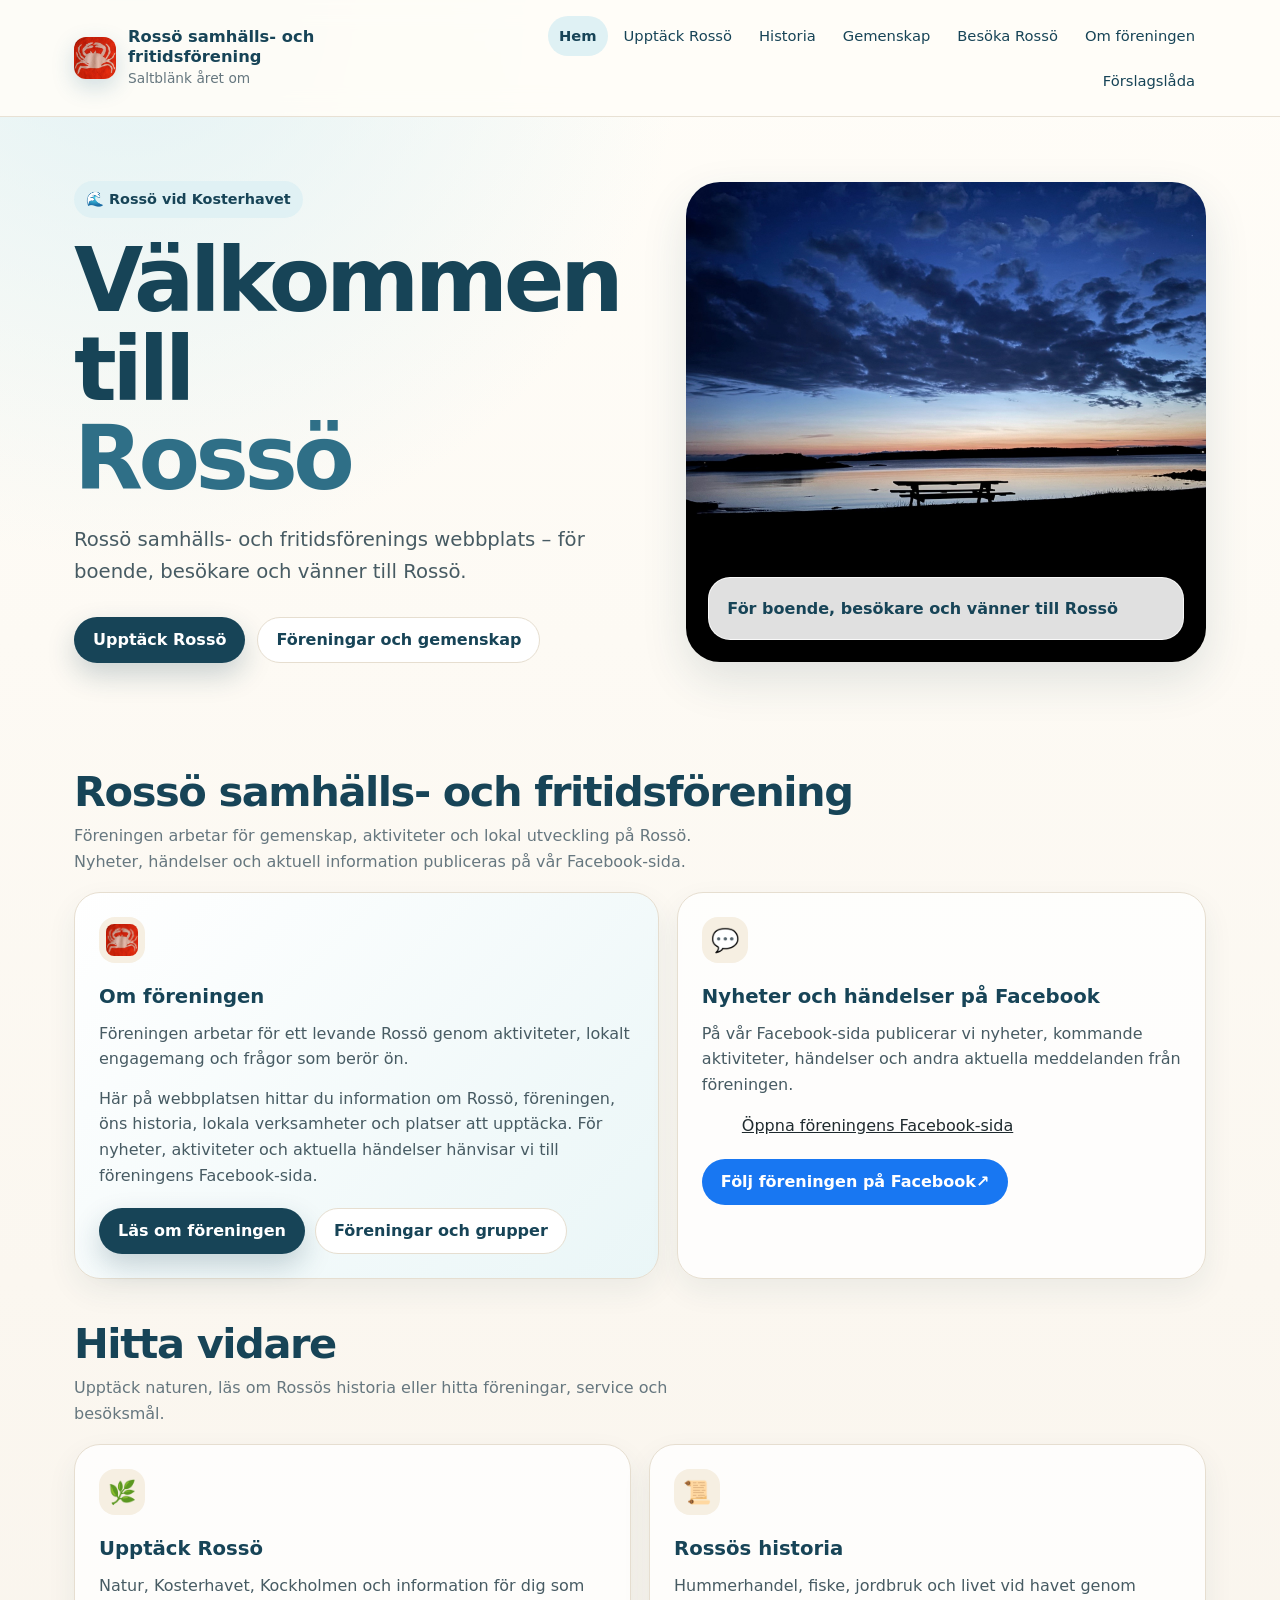
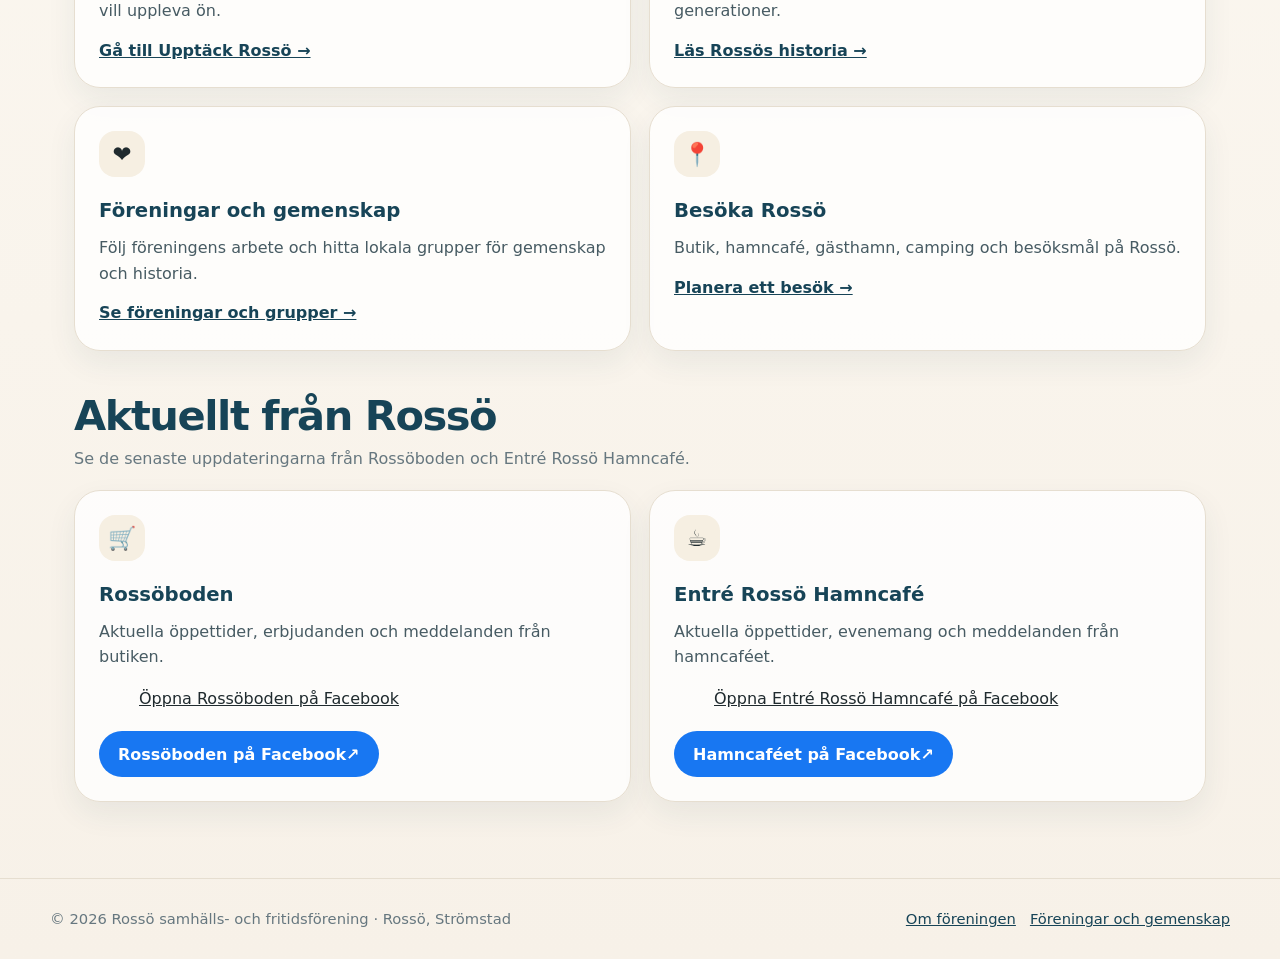
==== commit cad3e08b: "Add suggestions link to navigation menu" ====
--- a/index.html
+++ b/index.html
@@ -109,6 +109,12 @@
         <li>
           <a href="about.html">
             Om föreningen
+          </a>
+        </li>
+
+        <li>
+          <a href="suggestions.html">
+            Förslagslåda
           </a>
         </li>
       </ul>
